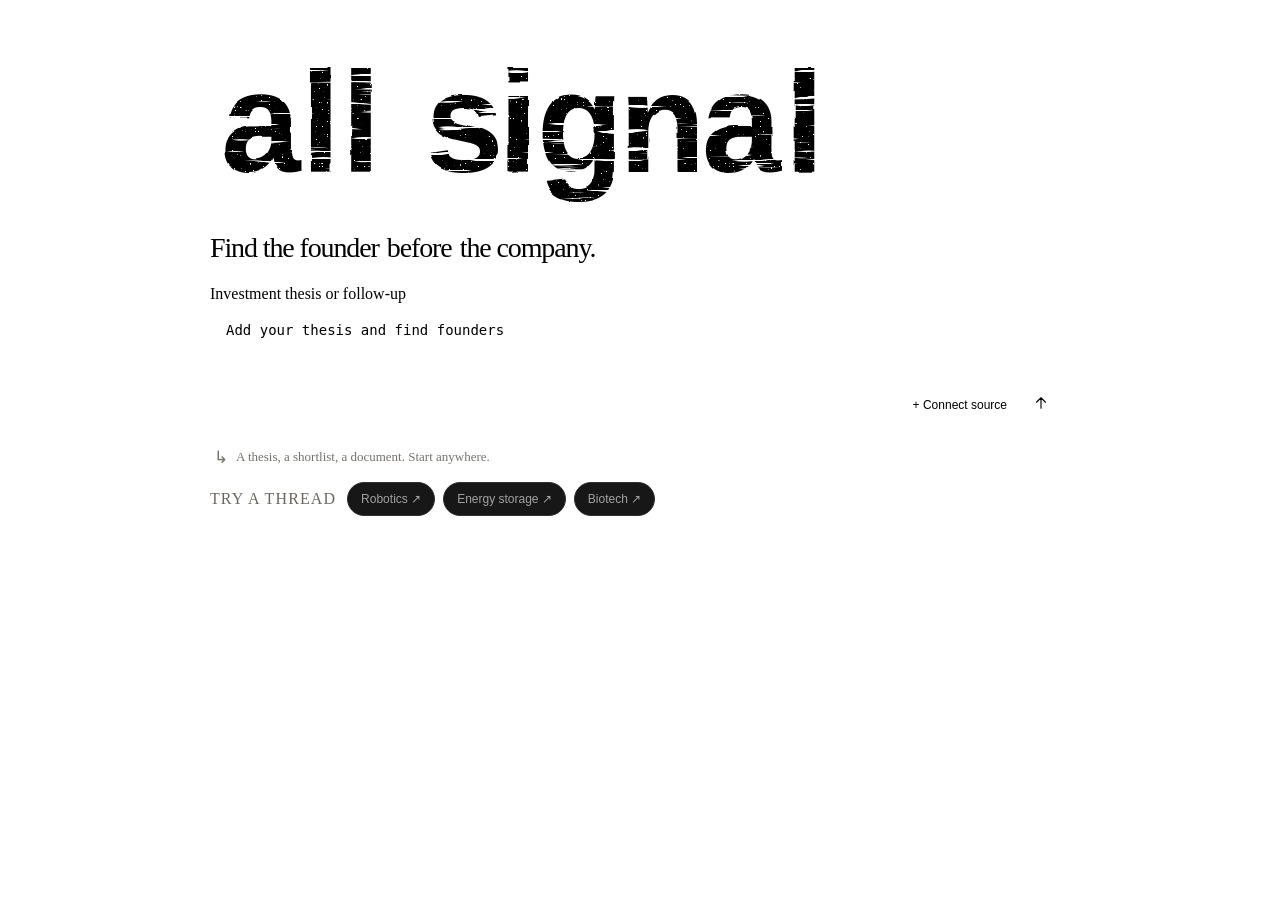
==== public/index.html @ c20ae0b8 "Revert PR #1's results redesign: back to folder tabs + open card Keeps the new landing page and load" ====
<!doctype html>
<html lang="en">
<head>
<meta charset="utf-8">
<meta name="viewport" content="width=device-width, initial-scale=1">
<title>Labscout · Student spinout watchlist</title>
<link rel="preload" href="/fonts/inter-tight-700-normal.woff2" as="font" type="font/woff2" crossorigin>
<link rel="stylesheet" href="/assets/labscout.css">
<style>
  .page { padding-bottom: 0; }
  .chat { max-width: 860px; margin: 0 auto; }
  .hero { padding: 18px 0 20px; }
  .hero .ink-title { margin: 0 0 10px; width: 100%; max-width: 640px; }
  .hero .ink-title svg { display: block; width: 100%; height: auto; overflow: visible; }
  .hero .ink-title text { fill: var(--ink); font-family: "Arial Black", "Helvetica Neue", Helvetica, Arial, sans-serif; font-weight: 900; }
  .hero .ink-title .ground { fill: none; stroke: var(--ink); stroke-width: 1.3; stroke-linecap: round; }
  .hero .lead { margin: 2px 0 0; max-width: 18em; font-family: "Iowan Old Style", Baskerville, "Palatino Linotype", Georgia, serif; font-size: clamp(22px, 2.4vw, 28px); letter-spacing: -.04em; line-height: 1.2; color: var(--ink); }
  .hero .lead em { font-style: normal; background: var(--hi); padding: 0 .08em; }
  body.has-thread .hero, body.has-thread .starters { display: none; }
  .starters { display: flex; flex-wrap: wrap; align-items: center; gap: 8px; margin-top: 14px; }
  .starters > span { font: 500 9px/1 var(--mono); letter-spacing: 1.1px; color: #6a685f; margin-right: 3px; }

  .thread { display: flex; flex-direction: column; gap: 32px; }
  body.has-thread .thread { padding: 4px 0 28px; }
  .msg-u { align-self: flex-end; max-width: 80%; background: var(--ink); color: var(--paper); padding: 11px 16px; border-radius: 14px 14px 4px 14px; white-space: pre-wrap; overflow-wrap: anywhere; }
  .msg-a { min-width: 0; }
  .hdr { font: 500 12.5px/1.4 var(--mono); color: var(--ink-2); margin: 0 0 12px; display: flex; flex-wrap: wrap; gap: 4px 12px; align-items: center; }
  .hdr b { color: var(--ink); }
  .say { margin: 0 0 12px; }
  .err { border: var(--bw) solid var(--bad); background: var(--bad-wash); color: var(--bad); border-radius: var(--r); padding: 14px 16px; display: flex; flex-wrap: wrap; gap: 12px; align-items: center; justify-content: space-between; }

  .filters { display: flex; flex-wrap: wrap; gap: 8px; margin: 0 0 14px; }
  .filters .chip svg { width: 12px; height: 12px; }
  .market { display: flex; gap: 10px; overflow-x: auto; margin: 0 0 18px; padding-bottom: 4px; scroll-snap-type: x mandatory; }
  .market .lbl { flex: none; align-self: center; }
  .market a { flex: 0 0 auto; max-width: 300px; scroll-snap-align: start; border: var(--bw) solid var(--ink); border-radius: 4px; padding: 8px 10px; font: 400 12px/1.35 var(--mono); text-decoration: none; background: var(--sheet); display: grid; gap: 3px; }
  .market a:hover { background: var(--hi); }
  .market a span { color: var(--ink-3); }

  /* index-card stack */
  .stack { position: relative; outline: none; }
  .srow { position: relative; height: 58px; margin-top: -29px; margin-inline: calc(var(--d) * 6px); }
  .srow:first-child { margin-top: 0; }
  .srow .edge { position: absolute; inset: 29px 0 -29px 0; border: var(--bw) solid var(--ink); border-bottom: 0; border-radius: 10px 10px 0 0; background: var(--sheet); }
  .srow .ftab { position: absolute; top: 0; left: calc(var(--x) * (100% - 236px)); width: 236px; z-index: 1; height: 31px; }
  .srow .ftab .nm { overflow: hidden; text-overflow: ellipsis; white-space: nowrap; }
  .open { position: relative; background: var(--sheet); border: var(--bw) solid var(--ink); border-top: 0; border-radius: 0 0 var(--r-lg) var(--r-lg); padding: 22px 32px 28px; display: grid; gap: 20px; z-index: 2; }
  .open-head { display: flex; flex-wrap: wrap; align-items: center; gap: 10px 14px; }
  .open-head .name-xl { margin-right: 4px; }
  .panel-dark { display: grid; grid-template-columns: minmax(0, 1fr) minmax(0, 1.25fr); gap: 24px; }
  .panel-dark .score-xl { margin-top: 18px; display: flex; align-items: flex-end; font-size: clamp(88px, 11vw, 148px); }
  .panel-dark .score-xl small { margin-bottom: 12px; }
  .mom { display: grid; gap: 10px; align-content: end; }
  .mom svg { width: 100%; height: 110px; }
  .mom .cap { font: 400 13px/1.3 var(--mono); color: var(--on-dark); }
  .mom .btn.hi { width: 100%; margin-top: 18px; }
  .brief { white-space: pre-line; margin: 0; font-size: 16px; max-width: 68ch; text-wrap: pretty; }
  .meter { background: transparent; border-top: 0; border-bottom: 0; border-left: 0; text-align: left; cursor: pointer; color: inherit; font: inherit; }
  .meter:hover { background: var(--paper); }
  .meter.dark:hover { background: var(--dark-2); }
  .meter[aria-pressed="true"] .label { background: var(--hi); color: var(--ink); justify-self: start; padding: 0 4px; margin-left: -4px; }
  .ev { display: grid; gap: 14px; }
  .evgrp { display: grid; grid-template-columns: 150px 1fr; gap: 6px 14px; font-size: 14px; }
  .evgrp ul { list-style: none; margin: 0; padding: 0; display: grid; gap: 5px; }
  .evgrp li { overflow-wrap: anywhere; }
  .src { font: 500 10.5px/1 var(--mono); letter-spacing: .06em; text-transform: uppercase; border: 1px solid var(--ink); border-radius: 3px; padding: 2px 4px; margin-right: 6px; vertical-align: 1px; }
  .tag { color: var(--ink-3); font: 400 12px var(--mono); }
  .ev-empty { color: var(--ink-3); font-size: 14px; }
  .actions { display: flex; flex-wrap: wrap; gap: 10px; align-items: center; padding-top: 16px; border-top: 1px solid var(--hair); }
  .actions .btn { height: 34px; font-size: 11.5px; }
  .why { font: 400 13px/1.5 var(--mono); }
  .why summary { cursor: pointer; display: inline-flex; gap: 8px; align-items: center; }
  .why ul { margin: 8px 0 0; padding-left: 18px; font-family: var(--sans); font-size: 14px; }
  .mail { margin-top: 2px; }
  .mail pre { white-space: pre-wrap; font-size: 13px; }

  .drawer { margin: -44px -24px 0; position: relative; z-index: 0; padding-top: 72px; }
  .after { margin-top: 14px; display: grid; gap: 10px; font: 400 12.5px/1.5 var(--mono); color: var(--ink-2); }
  .integ { display: flex; flex-wrap: wrap; gap: 6px 16px; }
  .integ span { display: inline-flex; align-items: center; gap: 7px; }
  .next { display: flex; flex-wrap: wrap; gap: 8px; }
  .empty { border: var(--bw) dashed var(--ink); border-radius: var(--r); padding: 18px; background: var(--sheet); }
  .load-anim { display: grid; justify-items: center; gap: 12px; width: 100%; padding: 12px 0 4px; text-align: center; }
  .load-anim .eyebrow { margin: 0; font: 500 9px/1 var(--mono); letter-spacing: 1.8px; color: #6a685f; }
  .load-anim h2 { margin: 0; max-width: 16em; min-height: 2.3em; font-family: "Iowan Old Style", Baskerville, "Palatino Linotype", Georgia, serif; font-size: clamp(28px, 4vw, 46px); font-weight: 400; letter-spacing: -.035em; line-height: 1.15; }
  .load-anim .dots { display: flex; gap: 7px; min-height: 4px; }
  .load-anim .dots span { width: 4px; height: 4px; border-radius: 50%; background: #b4b3aa; }
  .load-anim .dots .active { background: var(--ink); }
  .load-anim picture { display: block; width: min(100%, 760px, calc((100svh - 340px) * 1.2)); margin-inline: auto; }
  .load-anim img { display: block; width: 100%; height: auto; aspect-ratio: 6 / 5; object-fit: contain; }
  .load-anim .detail { margin: 0; min-height: 1.2em; font: 400 12px/1.4 var(--mono); color: var(--ink-2); }
  .load-anim .detail:empty { display: none; }
  body.is-loading .msg-u { display: none; }
  body.is-loading .thread { min-height: calc(100svh - 128px); }
  body.is-loading .msg-a { width: 100%; margin-top: auto; margin-bottom: auto; }

  .dock { padding: 0 0 28px; }
  body.has-thread .dock { position: sticky; bottom: 0; z-index: 10; background: var(--paper); padding: 12px 0 16px; border-top: var(--bw) solid var(--ink); }
  body.is-loading .dock { display: none; }
  .composer { display: block; position: relative; padding: 0; background: var(--sheet); border: var(--bw) solid var(--ink); border-radius: var(--r-lg); box-shadow: var(--lift); }
  .composer:focus-within { box-shadow: var(--lift), 0 0 0 4px var(--hi); }
  .composer textarea { display: block; width: 100%; box-sizing: border-box; border: 0; background: transparent; resize: none; outline: none; color: var(--ink); font-size: 14px; line-height: 1.6; padding: 16px 16px 12px; max-height: 200px; min-height: 60px; }
  .composer textarea:focus-visible { outline: none; box-shadow: none; }
  body.has-thread .composer textarea { min-height: 44px; font-size: 14px; }
  .composer textarea::placeholder { color: var(--ink-3); }
  .composer-bar { display: flex; justify-content: space-between; align-items: center; gap: 8px; padding: 12px; }
  .composer-right { display: flex; align-items: center; gap: 8px; }
  .clip, .connect, .send { cursor: pointer; }
  .clip { width: 34px; height: 34px; padding: 8px; border: 0; border-radius: 8px; background: transparent; color: var(--ink); display: flex; align-items: center; justify-content: center; }
  .clip:hover { background: var(--paper); }
  .clip svg { width: 18px; height: 18px; }
  .connect { display: inline-flex; align-items: center; gap: 5px; border: 1px dashed var(--ink); border-radius: 8px; background: transparent; color: var(--ink-2); font-size: 12px; padding: 7px 9px; }
  .connect:hover { background: var(--paper); color: var(--ink); }
  .send { width: 34px; height: 34px; padding: 7px; border: var(--bw) solid var(--ink); border-radius: 8px; background: transparent; color: var(--ink-3); display: flex; align-items: center; justify-content: center; }
  .send:disabled { opacity: 1; background: transparent; color: var(--ink-3); cursor: default; }
  .send:not(:disabled) { background: var(--ink); color: var(--sheet); }
  .send:not(:disabled):hover { background: var(--dark-2); }
  .source-picker { position: absolute; z-index: 10; right: 12px; top: calc(100% + 8px); width: 280px; background: var(--sheet); border: var(--bw) solid var(--ink); border-radius: var(--r-lg); box-shadow: var(--lift); color: var(--ink); padding: 8px; }
  .source-picker[hidden] { display: none; }
  .picker-title { font-family: var(--mono); font-size: 9px; letter-spacing: 1px; color: var(--ink-3); padding: 7px 8px 10px; }
  .source-picker button { width: 100%; text-align: left; display: flex; flex-direction: column; gap: 4px; background: none; border: 0; border-top: var(--bw) solid var(--hair); padding: 12px 8px; color: var(--ink); font-size: 13px; cursor: pointer; }
  .source-picker button:hover { background: var(--paper); }
  .source-picker small { font-size: 10px; color: var(--ink-3); }
  .notice { font-size: 12px; line-height: 1.5; padding: 10px 12px; background: #f2ed7670; border-left: 2px solid #76703b; margin: 12px 0 0; }
  .notice[hidden] { display: none; }
  .send svg { width: 18px; height: 18px; }
  .scope { display: flex; align-items: center; gap: 8px; margin: 13px 4px 0; font-size: 13px; color: #747269; }
  .scope-mark { font-size: 17px; }
  .scope button { margin-left: auto; background: none; border: 0; padding: 0; color: var(--ink); font: inherit; cursor: pointer; display: inline-flex; gap: 6px; align-items: center; text-decoration: underline; text-underline-offset: 3px; }
  .scope button[hidden] { display: none; }
  .starters .chip { height: auto; border: 1px solid #303030; background: #171717; color: #a3a3a3; padding: 9px 13px; font-size: 12px; border-radius: 999px; gap: 10px; }
  .starters .chip span { color: #a3a3a3; }
  .starters .chip:hover { background: #262626; border-color: #525252; color: #fff; }
  body.has-thread .ls-foot { display: none; }
  .follow-hint { display: none; }
  body.has-thread:not(.is-loading) .connect,
  body.has-thread:not(.is-loading) .source-picker,
  body.has-thread:not(.is-loading) .scope-mark,
  body.has-thread:not(.is-loading) .scope-copy { display: none; }
  body.has-thread:not(.is-loading) .follow-hint { display: inline; }
  body.has-thread:not(.is-loading) .composer { display: flex; align-items: flex-end; gap: 10px; padding: 10px 10px 10px 18px; }
  body.has-thread:not(.is-loading) .composer-bar,
  body.has-thread:not(.is-loading) .composer-right { display: contents; }
  body.has-thread:not(.is-loading) .composer textarea { flex: 1; width: auto; min-height: 40px; font-size: 16px; line-height: 1.5; padding: 8px 0; }
  body.has-thread:not(.is-loading) .clip,
  body.has-thread:not(.is-loading) .send { width: 44px; height: 44px; padding: 0; border-radius: var(--r); flex: none; }
  body.has-thread:not(.is-loading) .clip { border: var(--bw) solid var(--ink); background: transparent; }
  body.has-thread:not(.is-loading) .send,
  body.has-thread:not(.is-loading) .send:disabled,
  body.has-thread:not(.is-loading) .send:not(:disabled) { background: var(--ink); color: var(--paper); border-color: var(--ink); }
  body.has-thread:not(.is-loading) .scope { font: 400 11.5px/1.3 var(--mono); color: var(--ink-3); margin: 8px 4px 0; }
  .ico-go { display: none; }
  body.has-thread:not(.is-loading) .ico-up { display: none; }
  body.has-thread:not(.is-loading) .ico-go { display: block; }

  @media (max-width: 720px) {
    .open { padding: 18px 16px 22px; }
    .panel-dark { grid-template-columns: 1fr; padding: 22px 20px; gap: 12px; }
    .panel-dark .score-xl { font-size: 104px; }
    .srow .ftab { width: 196px; left: calc(var(--x) * (100% - 196px)); gap: 10px; padding: 0 10px; }
    .srow { margin-inline: calc(var(--d) * 3px); }
    .evgrp { grid-template-columns: 1fr; gap: 4px; }
    .drawer { margin: 0 -16px; }
    .msg-u { max-width: 92%; }
    .starters .chip { white-space: normal; min-height: 32px; line-height: 1.3; text-align: left; }
    .market a { max-width: 240px; }
  }
  .composer .attach { display: flex; padding: 0 16px 4px; }
  .composer .attach[hidden] { display: none; }
  .composer.drag { background: var(--sheet); box-shadow: var(--lift), 0 0 0 4px var(--hi); }
  .file-chip { display: inline-flex; align-items: center; gap: 10px; max-width: 100%; height: 34px; padding: 0 6px 0 10px; border: var(--bw) solid var(--ink); border-radius: 6px; background: var(--hi); font: 500 12.5px/1 var(--mono); }
  .file-chip span { overflow: hidden; text-overflow: ellipsis; white-space: nowrap; }
  .file-chip .meta { color: var(--ink-2); font-weight: 400; }
  .file-chip button { width: 24px; height: 24px; display: grid; place-items: center; border: 0; background: transparent; cursor: pointer; border-radius: 4px; }
  .file-chip button:hover { background: rgba(17,17,17,.1); }
  .msg-u .file-chip { margin-bottom: 8px; }
  .thesis-card { border: var(--bw) solid var(--ink); border-radius: var(--r); background: var(--sheet); padding: 16px 18px; display: grid; gap: 10px; margin-bottom: 14px; }
  .thesis-card h3 { font: 700 20px/1.15 var(--serif); letter-spacing: -.03em; margin: 0; }
  .thesis-card .q { font: 500 13px/1.4 var(--mono); }
  .thesis-card .crit { display: flex; flex-wrap: wrap; gap: 6px; }
  .fit { border: var(--bw) solid var(--ink); border-radius: var(--r); background: var(--sheet); padding: 12px 14px; display: grid; gap: 8px; }
  .fit ul { list-style: none; margin: 0; padding: 0; display: grid; gap: 6px; }
  .fit li { display: grid; grid-template-columns: 56px 1fr; gap: 10px; align-items: start; font-size: 14px; line-height: 1.4; }
  .fit li b { font-weight: 600; margin-right: 6px; }
  .fit .v { font: 600 11px/20px var(--mono); text-transform: uppercase; letter-spacing: .08em; text-align: center; border: var(--bw) solid var(--ink); border-radius: 4px; }
  .fit .v-yes { background: var(--ink); color: var(--sheet); }
  .fit .v-no { color: var(--ink-3); border-color: var(--ink-3); }
  .since { display: flex; flex-wrap: wrap; gap: 10px; align-items: baseline; margin: 0 0 10px; font: 400 13px/1.5 var(--mono); }
  .since .label { background: var(--hi); padding: 2px 6px; border-radius: 4px; }
  .replay { font: 400 11px/1 var(--mono); text-transform: uppercase; letter-spacing: .1em; color: var(--ink-3); border: var(--bw) solid var(--ink-3); border-radius: 4px; padding: 3px 6px; }
</style>
</head>
<body>
<div id="ls-top"></div>
<main class="page">
  <div class="wrap">
    <div class="chat">
      <section class="hero" id="hero">
        <h1 class="ink-title" aria-label="all signal">
          <svg viewBox="-10 -18 570 174" aria-hidden="true">
            <defs>
              <filter id="ink-title" x="-8%" y="-12%" width="116%" height="124%">
                <feTurbulence type="fractalNoise" baseFrequency="0.045" numOctaves="3" seed="11" result="edge" />
                <feDisplacementMap in="SourceGraphic" in2="edge" scale="3" xChannelSelector="R" yChannelSelector="G" result="rough" />
                <feTurbulence type="fractalNoise" baseFrequency="0.018 0.32" numOctaves="2" seed="4" result="streak" />
                <feColorMatrix in="streak" type="matrix" values="0 0 0 0 0  0 0 0 0 0  0 0 0 0 0  0 0 0 -16 5.6" result="streakA" />
                <feTurbulence type="fractalNoise" baseFrequency="0.7" numOctaves="1" seed="9" result="speck" />
                <feColorMatrix in="speck" type="matrix" values="0 0 0 0 0  0 0 0 0 0  0 0 0 0 0  0 0 0 -24 7.0" result="speckA" />
                <feComposite in="streakA" in2="speckA" operator="arithmetic" k1="0" k2="1" k3="1" k4="0" result="holes" />
                <feComposite in="rough" in2="holes" operator="out" />
              </filter>
            </defs>
            <text x="0" y="112" font-size="127" font-weight="900" filter="url(#ink-title)">a</text>
            <text x="71" y="112" font-size="127" font-weight="900" filter="url(#ink-title)">l</text>
            <text x="107" y="112" font-size="127" font-weight="900" filter="url(#ink-title)">l</text>
            <text x="181" y="112" font-size="127" font-weight="900" filter="url(#ink-title)">s</text>
            <text x="247" y="112" font-size="127" font-weight="900" filter="url(#ink-title)">i</text>
            <text x="281" y="112" font-size="127" font-weight="900" filter="url(#ink-title)">g</text>
            <text x="354" y="112" font-size="127" font-weight="900" filter="url(#ink-title)">n</text>
            <text x="428" y="112" font-size="127" font-weight="900" filter="url(#ink-title)">a</text>
            <text x="502" y="112" font-size="127" font-weight="900" filter="url(#ink-title)">l</text>
            <path d="M0 133C105 130 203 137 310 133S461 132 542 134" class="ground" />
          </svg>
        </h1>
        <p class="lead">Find the founder <em>before</em> the company.</p>
      </section>

      <div class="thread" id="thread" aria-live="polite"></div>

      <div class="dock">
        <form class="composer" id="f">
          <label class="sr" for="q">Investment thesis or follow-up</label>
          <textarea id="q" rows="2" autocomplete="off" placeholder="Add your thesis and find founders"></textarea>
          <div class="attach" id="attach" hidden></div>
          <div class="composer-bar">
            <button class="clip" id="clip" type="button" aria-label="Attach thesis file (PDF, TXT, MD)" title="Attach thesis (PDF, TXT, MD)"></button>
            <div class="composer-right">
              <button class="connect" id="connect" type="button">+ Connect source</button>
              <button class="send" id="go" type="submit" aria-label="Send" disabled><span class="ico-up" aria-hidden="true"><svg viewBox="0 0 24 24" width="18" height="18" fill="none" stroke="currentColor" stroke-width="1.5" stroke-linecap="round" stroke-linejoin="round"><path d="M12 19V5m-6 6 6-6 6 6"/></svg></span><span class="ico-go" aria-hidden="true"><svg viewBox="0 0 24 24" width="18" height="18" fill="none" stroke="currentColor" stroke-width="1.5" stroke-linecap="round" stroke-linejoin="round"><path d="M4 12h15M13 6l6 6-6 6"/></svg></span></button>
            </div>
          </div>
          <input type="file" id="file" accept=".pdf,.txt,.md,application/pdf,text/plain,text/markdown" hidden>
          <div class="source-picker" id="source-picker" hidden>
            <div class="picker-title">BRING YOUR OWN CONTEXT</div>
            <button type="button" data-source="drive"><span>Google Drive</span><small>Folder / data room · unavailable</small></button>
            <button type="button" data-source="export"><span>PitchBook export</span><small>Select a local file · preview</small></button>
            <button type="button" data-source="account"><span>PitchBook account</span><small>Connection unavailable</small></button>
          </div>
        </form>
        <p class="notice" id="source-notice" hidden></p>
        <div class="scope"><span class="scope-mark" aria-hidden="true">↳</span><span class="scope-copy">A thesis, a shortlist, a document. Start anywhere.</span><span class="follow-hint">Enter to send · Shift+Enter new line</span><button type="button" id="reset" hidden></button></div>
        <div class="starters" id="starters">
          <span>TRY A THREAD</span>
          <button type="button" class="chip" data-q="Find emerging teams in robotics.">Robotics <span>↗</span></button>
          <button type="button" class="chip" data-q="Find researchers commercializing breakthroughs in energy storage.">Energy storage <span>↗</span></button>
          <button type="button" class="chip" data-q="Who is moving from research to deployment in biotech?">Biotech <span>↗</span></button>
        </div>
      </div>
    </div>
  </div>
</main>
<div id="ls-foot"></div>
<script src="/assets/shell.js"></script>
<script src="/assets/search-watch.js"></script>
<script src="/assets/ranked.js"></script>
<script>
(function () {
  "use strict";
  var $ = function (id) { return document.getElementById(id); };
  var esc = LS.esc, safeUrl = LS.safeUrl, icon = LS.icon;
  var form = $("f"), input = $("q"), btn = $("go"), thread = $("thread"), resetBtn = $("reset"), starters = $("starters");
  resetBtn.innerHTML = icon("refresh", 12) + "New thesis";

  var NOW_Y = new Date().getFullYear();
  var SRC = { github: "GitHub", arxiv: "arXiv", semanticscholar: "Semantic Scholar", nsf: "NSF", nih: "NIH", patentsview: "USPTO", sbir: "SBIR", huggingface: "Hugging Face", papercode: "Paper code", packages: "PyPI/npm", zenodo: "Zenodo", crossref: "Crossref", orcid: "ORCID", europepmc: "Europe PMC", cordis: "CORDIS", wikidata: "Wikidata", dissertations: "Thesis", nycorp: "NY DOS", edgar: "SEC", usaspending: "USAspending", clinicaltrials: "ClinicalTrials", yc: "YC", bluesky: "Bluesky", hackernews: "HN" };
  var STAGES = { 1: "Research quality", 2: "Builder", 3: "Commercial pull", 4: "Spinout intent", 5: "Traction", 6: "Track record" };
  var SCHOOLS = ["All", "Columbia", "NYU", "Cornell", "Cornell Tech"];
  var WINDOWS = ["2024–26", "2025–26", "2026"];
  var SORTS = ["Score", "Citations", "Papers"];
  var STATUS = ["All", "Current"];
  var BUILD = ["Any", "GitHub"];
  var XS = [1, .48, .1, .88, .34, .76, .04, .6, .22, .94, .4, .7];
  var MOCK_PARAM = location.search.indexOf("mock=1") !== -1;
  var DEMO_PARAM = /[?&]demo=1\b/.test(location.search);

  var replies = [];   // {data, q, st, sel, meter, mail, el, ms}
  var lastQ = "";
  var busy = false;

  /* ---------- mock (no network) ---------- */
  function mk(id, name, inst, cur, score, works, wc, cites, sig, brief, extra) {
    var c = { authorId: "https://openalex.org/A50000000" + id, name: name, orcid: cur ? "https://orcid.org/0000-0002-1825-00" + id : null, institutions: [inst],
      works: works.map(function (w, i) { return { id: "https://openalex.org/W" + id + i, title: w[0], year: w[1], venue: w[2], url: "https://openalex.org/W" + id + i, citedBy: w[3] || 0, position: w[4] || "first" }; }),
      worksCount: wc, citedByCount: cites, firstPubYear: 2021, isCurrentStudent: cur, score: score,
      education: cur ? [{ institution: inst === "NYU" ? "New York University" : inst + " University", degree: "PhD", startYear: 2022, endYear: null }] : [],
      signals: sig, brief: brief, reasons: [] };
    for (var k in extra || {}) c[k] = extra[k];
    return c;
  }
  var MOCK = {
    query: "students working on protein design with diffusion models", keywords: "protein design diffusion models", totalWorks: 87, tookMs: 12400,
    candidates: [
      mk("17", "Maya Lindqvist", "Columbia", true, 92,
        [["Equivariant Diffusion for De Novo Binder Design", 2026, "NeurIPS", 41], ["Scoring Designed Proteins with LM Likelihoods", 2025, "bioRxiv", 12], ["Generative Backbones at Scale", 2024, "ICML", 7, "middle"], ["Motif Scaffolding with Flow Matching", 2026, "ICLR", 5]],
        11, 214,
        [{ source: "github", stage: 2, kind: "repo", label: "mlindqvist/binder-diffusion · 1.2k stars", url: "https://github.com/", date: "2026-09-12", weight: 8 },
         { source: "arxiv", stage: 1, kind: "velocity", label: "3 arXiv preprints in 12 months", url: "https://arxiv.org/", date: null, weight: 4 },
         { source: "nsf", stage: 4, kind: "icorps", label: "NSF I-Corps team lead (2026)", url: "https://www.nsf.gov/", date: "2026-03-01", weight: 8 },
         { source: "patentsview", stage: 4, kind: "patent", label: "US patent application: diffusion binder scoring", url: "https://patents.google.com/", date: "2026-05-01", weight: 6 }],
        "First author on 3 of 4 recent diffusion protein-design papers, incl. a NeurIPS 2026 spotlight.\nColumbia PhD since 2022 (ORCID), still enrolled.\nLeads an NSF I-Corps team; 1.2k-star open-source binder toolkit.",
        { reasons: ["First author on 3 on-thesis papers", "ORCID: enrolled PhD", "NSF I-Corps + patent filing", "1.2k-star GitHub repo"], recentWorksCount: 3,
          mentions: [{ title: "Columbia lab spins up binder-design startup", url: "https://akta.pro/", publisher: "akta.pro", publishedDate: "2026-09-20", sentiment: "positive" }] }),
      mk("15", "Rohan Iyer", "NYU", true, 81,
        [["Conditional Diffusion over Sequence and Structure", 2026, "ICLR", 19], ["Fast Inverse Folding", 2025, "bioRxiv", 6]], 6, 88,
        [{ source: "github", stage: 2, kind: "repo", label: "riyer/seqstruct · 640 stars", url: "https://github.com/", date: "2026-08-01", weight: 6 },
         { source: "sbir", stage: 4, kind: "sbir_award", label: "SBIR Phase I co-PI (2026)", url: "https://www.sbir.gov/", date: "2026-02-01", weight: 10 }],
        "First author on an ICLR 2026 joint sequence-structure diffusion paper.\nNYU PhD candidate, enrolled per ORCID.\nCo-PI on a 2026 SBIR Phase I award.", { reasons: ["ICLR first author", "SBIR co-PI"], recentWorksCount: 2 }),
      mk("14", "Dana Feld", "Cornell Tech", true, 70,
        [["Diffusion Priors for Enzyme Active Sites", 2025, "NeurIPS", 22], ["Protein Docking with Score Models", 2024, "ICML", 14]], 5, 120,
        [{ source: "semanticscholar", stage: 1, kind: "citation_velocity", label: "Citation velocity top 5% in field", url: "https://www.semanticscholar.org/", date: null, weight: 5 }],
        "First author on an enzyme-design diffusion paper (NeurIPS 2025).\nCornell Tech PhD, enrolled.\nCitations growing fast: 120 since 2023.", { reasons: ["High citation velocity", "On-thesis first author"], recentWorksCount: 1 }),
      mk("11", "Kenji Tanaka", "Columbia", null, 61,
        [["Benchmarking Generative Protein Models", 2025, "bioRxiv", 8, "middle"]], 4, 38,
        [{ source: "github", stage: 2, kind: "repo", label: "ktanaka/protbench · 210 stars", url: "https://github.com/", date: "2026-06-01", weight: 4 }],
        "Co-author on a protein-generation benchmark (2025).\nFirst publication in 2023, consistent with a student.\nNo ORCID, so enrollment is unverified.", { reasons: ["Benchmark co-author", "Active GitHub"] }),
      mk("09", "Sofia Moreno", "NYU", true, 55,
        [["Latent Diffusion for Antibody CDR Loops", 2024, "MLSB", 5]], 3, 21,
        [{ source: "arxiv", stage: 1, kind: "preprint", label: "arXiv preprint: CDR loop diffusion", url: "https://arxiv.org/", date: "2026-04-01", weight: 3 }],
        "First author on antibody CDR-loop diffusion (MLSB 2024).\nNYU master's student, enrolled per ORCID.\nEarly profile: 3 papers, 21 citations.", { reasons: ["Antibody focus", "Enrolled"] }),
      mk("06", "James Hartley", "Cornell", false, 47,
        [["Physics-Informed Protein Diffusion", 2024, "ICML", 30, "last"]], 9, 310, [],
        "Senior author on a physics-informed diffusion paper (ICML 2024).\nGraduated 2025 per ORCID; now a postdoc.\nStrong record: 310 citations.", { reasons: ["Senior author", "Not currently enrolled"] }),
      mk("03", "Ada Okafor", "Columbia", null, 36,
        [["Diffusion Sampling Tricks for Proteins", 2025, "workshop", 2]], 2, 4, [],
        "First author on a 2025 workshop paper on diffusion sampling.\nFirst publication in 2025.\nEnrollment unverified.", { reasons: ["Early-stage researcher"] })
    ],
    market: [
      { title: "Generative protein design startups raised $1.1B in 2026", url: "https://akta.pro/", publisher: "akta.pro", publishedDate: "2026-10-02", sentiment: "positive" },
      { title: "Big pharma signs three AI-binder licensing deals", url: "https://akta.pro/", publisher: "akta.pro", publishedDate: "2026-09-18", sentiment: "positive" },
      { title: "FDA clears first de novo designed protein for trials", url: "https://akta.pro/", publisher: "akta.pro", publishedDate: "2026-08-30", sentiment: "neutral" }
    ],
    roundtable: { path: "labscout/protein-design-diffusion-models.md", version: 3 },
    integrations: { nicrron: true, prism: true, akta: true, roundtable: true }
  };
  MOCK.criteria = ["First-author on-thesis research", "Open-source builder", "Commercial or spinout intent"];
  MOCK.changes = { prevAt: "2026-10-24T14:10:00Z", added: ["Dana Feld"], dropped: ["Lee Park"], kept: 6 };
  MOCK.candidates[0].fit = [
    { criterion: MOCK.criteria[0], verdict: "yes", evidence: "First author on 3 of 4 diffusion protein papers, incl. NeurIPS 2026." },
    { criterion: MOCK.criteria[1], verdict: "yes", evidence: "mlindqvist/binder-diffusion has 1.2k GitHub stars." },
    { criterion: MOCK.criteria[2], verdict: "yes", evidence: "NSF I-Corps team lead and a US patent application." }];
  MOCK.candidates[1].fit = [
    { criterion: MOCK.criteria[0], verdict: "yes", evidence: "First author, ICLR 2026 sequence-structure diffusion." },
    { criterion: MOCK.criteria[1], verdict: "partial", evidence: "riyer/seqstruct, 640 stars; single maintainer." },
    { criterion: MOCK.criteria[2], verdict: "yes", evidence: "Co-PI on a 2026 SBIR Phase I award." }];

  /* ---------- helpers ---------- */
  function link(u, text) {
    var s = safeUrl(u);
    return s ? '<a href="' + esc(s) + '" target="_blank" rel="noopener">' + esc(text) + "</a>" : esc(text);
  }
  function pad(n) { return ("00" + n).slice(-3); }
  function short(name) { var p = String(name || "").trim().split(/\s+/); return p.length > 1 ? p[0].charAt(0) + ". " + p[p.length - 1] : p[0] || "?"; }
  function first(name) { return String(name || "").trim().split(/\s+/)[0] || "there"; }
  function sumW(sig) { return sig.reduce(function (a, s) { return a + (+s.weight || 1); }, 0); }
  function instMatch(c, school) {
    var k = school.toLowerCase();
    return (c.institutions || []).some(function (n) {
      var l = n.toLowerCase();
      if (k === "cornell") return l.indexOf("cornell") !== -1 && l.indexOf("tech") === -1;
      if (k === "nyu") return l.indexOf("nyu") !== -1 || l.indexOf("new york university") !== -1;
      return l.indexOf(k) !== -1;
    });
  }
  function defaults() { return { school: "All", status: "All", build: "Any", win: WINDOWS[0], sort: "Score", top: 0 }; }
  function apply(r) {
    var st = r.st, list = (r.data.candidates || []).slice();
    if (st.school !== "All") list = list.filter(function (c) { return instMatch(c, st.school); });
    if (st.status === "Current") list = list.filter(function (c) { return c.isCurrentStudent === true; });
    if (st.build === "GitHub") list = list.filter(function (c) { return (c.signals || []).some(function (s) { return s.source === "github"; }); });
    if (st.win !== WINDOWS[0]) {
      var y0 = +st.win.slice(0, 4);
      list = list.filter(function (c) { return (c.works || []).some(function (w) { return +w.year >= y0; }); });
    }
    var key = st.sort === "Citations" ? "citedByCount" : st.sort === "Papers" ? "worksCount" : "score";
    list.sort(function (a, b) { return (+b[key] || 0) - (+a[key] || 0); });
    if (st.top) list = list.slice(0, st.top);
    return list;
  }
  function maxScore(r) { return Math.max.apply(null, (r.data.candidates || []).map(function (c) { return +c.score || 0; }).concat([1])); }
  function norm(r, c) { return Math.round((+c.score || 0) / maxScore(r) * 100); }

  /* ---------- meters + momentum ---------- */
  function meterData(c) {
    var sig = c.signals || [];
    var by = function (f) { return sig.filter(f); };
    var s1 = by(function (s) { return +s.stage === 1 || +s.stage === 6; }), s2 = by(function (s) { return +s.stage === 2 || s.source === "github"; });
    var s3 = by(function (s) { return +s.stage === 3; }), s4 = by(function (s) { return +s.stage === 4 || +s.stage === 5; });
    var m = c.mentions || [];
    return [
      { label: "01 Research", pts: sumW(s1) + (c.works || []).length * 3, items: s1, works: c.works || [] },
      { label: "02 Builder", pts: sumW(s2), items: s2 },
      { label: "03 Industry pull", pts: sumW(s3) + m.length * 3, items: s3, news: m },
      { label: "04 Spinout intent · ×weight", pts: sumW(s4), items: s4, dark: true }
    ];
  }
  function sqs(pts) { var n = Math.min(5, Math.round(pts / 3)), h = ""; for (var i = 0; i < 5; i++) h += '<i class="sq' + (i < n ? " on" : "") + '"></i>'; return h; }
  function momentum(c) {
    var ys = (c.works || []).map(function (w) { return +w.year; }).filter(Boolean);
    var y0 = Math.min.apply(null, ys.concat([NOW_Y - 3])), y1 = NOW_Y, pts = [], acc = 0;
    for (var y = y0; y <= y1; y++) { acc += ys.filter(function (v) { return v === y; }).length; pts.push(acc); }
    var max = Math.max(1, acc), n = pts.length;
    var poly = pts.map(function (v, i) { return (n === 1 ? 0 : i / (n - 1) * 300).toFixed(1) + "," + (100 - v / max * 88 - 6).toFixed(1); }).join(" ");
    var recent = c.recentWorksCount != null ? +c.recentWorksCount : ys.filter(function (v) { return v >= NOW_Y - 1; }).length;
    var cap = "+" + recent + " paper" + (recent === 1 ? "" : "s") + (c.recentWorksCount != null ? " in 12 months" : " since " + (NOW_Y - 1)) + " · " + (c.worksCount == null ? acc : c.worksCount) + " total";
    return '<svg viewBox="0 0 300 100" preserveAspectRatio="none" role="img" aria-label="Cumulative on-thesis papers ' + y0 + " to " + y1 + '"><polyline points="' + poly + '" fill="none" stroke="currentColor" stroke-width="2" vector-effect="non-scaling-stroke" stroke-linejoin="round"/></svg><div class="cap">' + esc(cap) + "</div>";
  }

  /* ---------- evidence ---------- */
  function sigLi(s) { return '<li><span class="src">' + esc(SRC[s.source] || s.source) + "</span>" + link(s.url, s.label) + (s.date ? ' <span class="tag">' + esc(String(s.date).slice(0, 10)) + "</span>" : "") + "</li>"; }
  function workLi(w) {
    var tags = [(w.position ? w.position + " author" : ""), w.year, w.venue, w.citedBy != null ? w.citedBy + " cites" : ""].filter(function (x) { return x != null && x !== ""; }).join(" · ");
    return "<li>" + link(w.url, w.title) + ' <span class="tag">' + esc(tags) + "</span></li>";
  }
  function newsLi(n) { return "<li>" + link(n.url, n.title) + ' <span class="tag">' + esc([n.publisher, n.publishedDate ? String(n.publishedDate).slice(0, 10) : "", n.sentiment].filter(Boolean).join(" · ")) + "</span></li>"; }
  function grp(label, lis) { return lis.length ? '<div class="evgrp"><span class="label">' + esc(label) + "</span><ul>" + lis.join("") + "</ul></div>" : ""; }
  function evidence(c, meter) {
    var out = "";
    if (meter != null) {
      var m = meterData(c)[meter];
      out = grp("Papers", (m.works || []).slice(0, 5).map(workLi)) + grp("Signals", m.items.map(sigLi)) + grp("Press · akta.pro", (m.news || []).map(newsLi));
      return out || '<p class="ev-empty">No ' + esc(m.label.slice(3).replace(/ ·.*/, "").toLowerCase()) + " evidence found yet.</p>";
    }
    out += grp("Papers", (c.works || []).slice(0, 3).map(workLi));
    var sig = c.signals || [];
    for (var st = 1; st <= 6; st++) out += grp(st + " " + STAGES[st], sig.filter(function (s) { return +s.stage === st; }).map(sigLi));
    out += grp("Press · akta.pro", (c.mentions || []).map(newsLi));
    return out || '<p class="ev-empty">No linked evidence.</p>';
  }

  /* ---------- email / copy ---------- */
  function emailText(c, q) {
    var w = (c.works || [])[0];
    var urls = (c.works || []).map(function (x) { return safeUrl(x.url); }).filter(Boolean).slice(0, 3);
    if (safeUrl(c.orcid)) urls.push(c.orcid);
    return "Subject: Your work on " + (q || "your research") + "\n\nHi " + first(c.name) + ",\n\n" +
      (w ? "I read \u201c" + w.title + "\u201d" + (w.venue ? " (" + w.venue + (w.year ? " " + w.year : "") + ")" : "") + " and wanted to reach out.\n\n" : "I came across your research and wanted to reach out.\n\n") +
      "What stood out:\n" + String(c.brief || "").split("\n").filter(Boolean).map(function (l) { return "- " + l; }).join("\n") +
      "\n\nI back early teams coming out of NYC labs. Open to a 20-minute call next week?\n\nSources: " + urls.join(" ");
  }
  function copyText(c) {
    var urls = (c.works || []).map(function (w) { return w.url; }).filter(Boolean);
    return c.name + " (" + (c.institutions || []).join(", ") + ") \u2014 " + (c.brief || "") + "\nSources: " + urls.join(" ");
  }
  function copy(text, b, label) {
    var lab = b.querySelector("span") || b;
    var done = function () { lab.textContent = "Copied"; setTimeout(function () { lab.textContent = label; }, 1500); };
    if (navigator.clipboard && window.isSecureContext) navigator.clipboard.writeText(text).then(done, function () { fallbackCopy(text); done(); });
    else { fallbackCopy(text); done(); }
  }
  function fallbackCopy(text) {
    var ta = document.createElement("textarea");
    ta.value = text; ta.style.position = "fixed"; ta.style.opacity = "0";
    document.body.appendChild(ta); ta.select();
    try { document.execCommand("copy"); } catch (_) {}
    document.body.removeChild(ta);
  }

  /* ---------- the drawer reply ---------- */
  function chip(act, label, val, on) {
    return '<button type="button" class="chip' + (on ? " on" : "") + '" data-act="' + act + '" aria-pressed="' + (on ? "true" : "false") + '">' + esc(label) + ": " + esc(val) + "</button>";
  }
  function filtersRow(r) {
    var st = r.st;
    var h = chip("school", "School", st.school, st.school !== "All") + chip("status", "Students", st.status, st.status !== "All") +
      chip("build", "Builders", st.build, st.build !== "Any") + chip("win", "Window", st.win, st.win !== WINDOWS[0]) + chip("sort", "Sort", st.sort, st.sort !== "Score");
    if (st.top) h += '<button type="button" class="chip on" data-act="top" aria-label="Remove top ' + st.top + ' limit">Top ' + st.top + " · clear</button>";
    return '<div class="filters" role="group" aria-label="Filters">' + h + "</div>";
  }
  function marketStrip(d) {
    var m = (d.market || []).slice(0, 3);
    if (!m.length) return "";
    return '<div class="market"><span class="label lbl">Market pull</span>' + m.map(function (n) {
      var u = safeUrl(n.url);
      return (u ? '<a href="' + esc(u) + '" target="_blank" rel="noopener">' : '<a>') + esc(n.title) + "<span>" + esc([n.publisher, n.publishedDate ? String(n.publishedDate).slice(0, 10) : ""].filter(Boolean).join(" · ")) + "</span></a>";
    }).join("") + "</div>";
  }
  function fitBlock(c) {
    var f = c.fit || [];
    if (!f.length) return "";
    var yes = f.filter(function (x) { return x.verdict === "yes"; }).length;
    return '<div class="fit"><span class="label">Fit vs your thesis · ' + yes + "/" + f.length + "</span><ul>" + f.map(function (x) {
      return '<li><span class="v v-' + esc(x.verdict) + '">' + esc(x.verdict === "partial" ? "part" : x.verdict) + "</span><span><b>" + esc(x.criterion) + "</b>" + esc(x.evidence) + "</span></li>";
    }).join("") + "</ul></div>";
  }
  function hhmm(iso) { var t = iso ? new Date(iso) : null; return t && !isNaN(t) ? t.toLocaleTimeString("en-US", { hour: "numeric", minute: "2-digit" }) : ""; }
  function replayTag(d) {
    if (!d.replay) return "";
    return '<span class="replay">' + (d.replay.fallback ? "live search failed · " : "") + "snapshot " + esc(hhmm(d.replay.savedAt)) + "</span>";
  }
  function changesLine(d) {
    var ch = d.changes;
    if (!ch) return "";
    var when = ch.prevAt ? new Date(ch.prevAt).toLocaleString("en-US", { month: "short", day: "numeric", hour: "numeric", minute: "2-digit" }) : "last run";
    var body = !ch.added.length && !ch.dropped.length ? "No change · " + ch.kept + " kept"
      : (ch.added.length ? "<b>+" + ch.added.length + " new</b> " + esc(ch.added.map(short).join(", ")) : "") +
        (ch.dropped.length ? (ch.added.length ? " · " : "") + "−" + ch.dropped.length + " dropped" : "") + " · " + ch.kept + " kept";
    return '<p class="since"><span class="label">Since ' + esc(when) + "</span><span>" + body + "</span></p>";
  }
  function exportMemo(r) {
    var w = window.open("", "_blank"); // open synchronously inside the click so popup blockers allow it
    if (!w) return;
    w.document.title = "Labscout memo";
    import("/assets/memo.js").then(function (m) {
      w.document.open(); w.document.write(m.memoHtml(r.data, r.list || apply(r), r.data.criteria || [])); w.document.close();
    }).catch(function () { w.close(); });
  }
  function openCard(r, c, rank) {
    var md = meterData(c);
    var pills = (c.institutions || []).map(function (n) { return '<span class="pill">' + esc(n) + "</span>"; }).join("");
    if (c.isCurrentStudent === true) pills += '<span class="pill ok">' + icon("check", 12) + "Current student</span>";
    else if (c.isCurrentStudent === false) pills += '<span class="pill">Not enrolled</span>';
    else pills += '<span class="pill">Enrollment unverified</span>';
    var why = (c.reasons || []).length ? "<ul>" + c.reasons.map(function (x) { return "<li>" + esc(x) + "</li>"; }).join("") + "</ul>" : "<ul><li>Authorship, recency, enrollment and stage signals.</li></ul>";
    return '<div class="open" id="open-' + r.id + '" role="tabpanel" aria-labelledby="tab-' + r.id + "-" + rank + '">' +
      '<div class="open-head"><h2 class="name-xl">' + esc(c.name) + "</h2>" + pills + "</div>" +
      '<div class="panel-dark"><div><span class="label">Spinout score</span><div class="score-xl" title="Raw Labscout score ' + esc(c.score) + ', normalized to the top student in this result">' + norm(r, c) + "<small>/100</small></div></div>" +
        '<div class="mom">' + momentum(c) + '<button type="button" class="btn hi" data-act="reach">Reach out</button></div></div>' +
      (r.mail === rank ? '<div class="mail"><pre>' + esc(emailText(c, r.data.keywords || r.q)) + '<button type="button" class="copy-btn" data-act="copymail"><span>Copy email</span></button></pre></div>' : "") +
      (c.brief ? '<p class="brief">' + esc(c.brief) + "</p>" : "") +
      fitBlock(c) +
      '<div class="meters">' + md.map(function (m, i) {
        return '<button type="button" class="meter' + (m.dark ? " dark" : "") + '" data-act="meter" data-k="' + i + '" aria-pressed="' + (r.meter === i) + '" title="' + esc(m.pts) + ' signal points · show evidence"><span class="label">' + esc(m.label) + '</span><span class="sqs">' + sqs(m.pts) + "</span></button>";
      }).join("") + "</div>" +
      '<div class="ev">' + evidence(c, r.meter) + "</div>" +
      '<div class="actions"><details class="why"><summary>Why this rank · raw score <b>' + esc(c.score) + "</b></summary>" + why + "</details>" +
        '<span style="margin-left:auto;display:flex;gap:8px;flex-wrap:wrap">' +
        (safeUrl(c.authorId) ? '<a class="btn ghost" href="' + esc(c.authorId) + '" target="_blank" rel="noopener">OpenAlex' + icon("ext", 14) + "</a>" : "") +
        (safeUrl(c.orcid) ? '<a class="btn ghost" href="' + esc(c.orcid) + '" target="_blank" rel="noopener">ORCID' + icon("ext", 14) + "</a>" : "") +
        '<button type="button" class="btn ghost" data-act="copybrief">' + icon("copy", 14) + "<span>Copy brief</span></button></span></div>" +
    "</div>";
  }
  function renderDrawer(r) {
    var d = r.data, list = apply(r);
    r.list = list;
    if (r.sel >= list.length) r.sel = 0;
    var total = (d.candidates || []).length;
    var hdr = '<p class="hdr"><span><b>' + esc(d.totalWorks == null ? 0 : d.totalWorks) + "</b> papers → <b>" + total + "</b> students" + (r.ms ? " · " + (r.ms / 1000).toFixed(1) + " s" : "") + "</span>" +
      (list.length !== total ? "<span>showing " + list.length + "</span>" : "") + "<span>“" + esc(d.keywords || r.q) + "”</span>" + replayTag(d) + "</p>";
    var html = hdr + changesLine(d) + filtersRow(r) + marketStrip(d);
    if (!list.length) {
      html += '<div class="empty">No students match these filters. Clear a filter above or try a broader thesis.</div>';
    } else {
      // back of the stack = lowest rank; front (bottom) = rank 1
      var rows = "", n = list.length;
      for (var k = n - 1; k >= 0; k--) {
        var c = list[k], depth = k, sel = k === r.sel;
        rows += '<div class="srow" style="--d:' + depth + ";--x:" + XS[depth % XS.length] + '"><span class="edge"></span>' +
          '<button type="button" class="ftab settle" style="--i:' + (n - 1 - k) + '" role="tab" id="tab-' + r.id + "-" + k + '" data-k="' + k + '" aria-selected="' + sel + '" aria-controls="open-' + r.id + '" tabindex="' + (sel ? 0 : -1) + '" title="Rank ' + (k + 1) + ": " + esc(c.name) + ", raw score " + esc(c.score) + '">' +
          '<span class="id">' + pad(k + 1) + '</span><span class="nm">' + esc(short(c.name)) + "</span><b>" + norm(r, c) + "</b></button></div>";
      }
      html += '<div class="stack" role="tablist" aria-label="Ranked students">' + rows + "</div>" + openCard(r, list[r.sel], r.sel);
    }
    html += '<div class="drawer"><span class="tag-hi">student watchlist · ' + esc(d.keywords || r.q) + '</span><span class="handle" aria-hidden="true"></span></div>';
    var after = [];
    if (d.roundtable) after.push("<div>Saved to Roundtable · <code>" + esc(d.roundtable.path) + "</code>" + (d.roundtable.version ? " · v" + esc(d.roundtable.version) : "") + "</div>");
    var ig = d.integrations || {};
    after.push('<div class="integ">' + [["Nicrron", ig.nicrron], ["PRISM", ig.prism], ["akta.pro", ig.akta], ["Roundtable", ig.roundtable]].map(function (x) {
      return '<span><i class="dot' + (x[1] ? " ok" : "") + '"></i>' + x[0] + (x[1] ? "" : " off") + "</span>";
    }).join("") + "</div>");
    after.push('<div><button type="button" class="btn ghost" data-act="memo">' + icon("paper", 14) + "<span>Export partner memo</span></button></div>");
    var sugg = ["Only current students", "Only Columbia", "Top 3", "With GitHub", "More like #1", "Email #1"];
    after.push('<div class="next">' + sugg.map(function (s) { return '<button type="button" class="chip" data-say="' + esc(s) + '">' + esc(s) + "</button>"; }).join("") + "</div>");
    html += '<div class="after">' + after.join("") + "</div>";
    r.el.innerHTML = html;
  }

  /* ---------- thread ---------- */
  function addUser(text) { var el = document.createElement("div"); el.className = "msg-u settle"; el.textContent = text; thread.appendChild(el); return el; }
  function addAssistant() { var el = document.createElement("div"); el.className = "msg-a"; thread.appendChild(el); return el; }
  function scrollToEl(el) {
    var y = el.getBoundingClientRect().top + window.scrollY - 80;
    window.scrollTo({ top: y, behavior: matchMedia("(prefers-reduced-motion: reduce)").matches ? "auto" : "smooth" });
  }
  function folderLoad(el, label) {
    var state = { phase: label || "Starting the search", phaseId: "start", phaseIndex: 0, phaseTotal: label ? 1 : 0, looking: [] };
    el.innerHTML = '<div class="load-anim" aria-busy="true"><p class="eyebrow">GOOD THINGS ARE CONNECTING</p><h2 class="load-check"></h2><div class="dots" aria-hidden="true"></div>' +
      '<picture><source media="(prefers-reduced-motion: reduce)" srcset="/loading-cabinet-clear.png" type="image/png">' +
      '<img src="/loading-cabinet-clear.gif" width="600" height="500" alt="Filing cabinet riffling through the sources this search is checking." decoding="async"></picture>' +
      '<p class="detail"></p></div>';
    var heading = el.querySelector(".load-check");
    var detail = el.querySelector(".detail");
    var dots = el.querySelector(".dots");
    function paint() {
      heading.textContent = SearchWatch.watchHeading(state);
      detail.textContent = SearchWatch.watchDetail(state);
      var marks = "";
      for (var i = 0; i < state.phaseTotal; i++) marks += "<span" + (i === state.phaseIndex ? ' class="active"' : "") + "></span>";
      if (dots.innerHTML !== marks) dots.innerHTML = marks;
    }
    paint();
    return function (event) {
      if (event) state = SearchWatch.applyLook(state, event);
      paint();
    };
  }
  /* ---------- demo snapshots (public/demo/demo.json, written by scripts/snapshot.ts) ---------- */
  var snapP = null;
  function snapshots() {
    if (!snapP) snapP = Promise.all([
      import("/assets/snap.js"),
      fetch("/demo/demo.json").then(function (r) { return r.ok ? r.json() : null; }).catch(function () { return null; })
    ]).then(function (x) { return { key: x[0].snapKey, data: x[1] }; }).catch(function () { return { key: null, data: null }; });
    return snapP;
  }
  function fromSnapshot(kind, k, fallback) {
    return snapshots().then(function (s) {
      var d = s.data, id = kind === "search" ? (s.key ? s.key(k[0], k[1]) : null) : k;
      var hit = d && id != null && d[kind] && d[kind][id];
      if (!hit) return null;
      var out = JSON.parse(JSON.stringify(hit));
      if (kind === "search") out.replay = { savedAt: d.savedAt || null, fallback: !!fallback };
      return out;
    });
  }
  function wait(ms) { return new Promise(function (res) { setTimeout(res, ms); }); }
  function postJson(url, body, ms) {
    var ctl = new AbortController(), timer = setTimeout(function () { ctl.abort(); }, ms);
    return fetch(url, { method: "POST", headers: { "Content-Type": "application/json" }, body: JSON.stringify(body), signal: ctl.signal })
      .then(function (res) {
        return res.json().catch(function () { return {}; }).then(function (j) {
          if (!res.ok) throw new Error(j.error || ("Request failed (HTTP " + res.status + ")"));
          return j;
        });
      }, function (e) { throw new Error(e && e.name === "AbortError" ? "Timed out after " + Math.round(ms / 1000) + " s." : "Network error."); })
      .finally(function () { clearTimeout(timer); });
  }
  /** ?demo=1 replays a snapshot when one exists; otherwise go live and fall back to a snapshot on failure. */
  function withSnapshot(kind, k, live) {
    if (DEMO_PARAM) return fromSnapshot(kind, k, false).then(function (hit) { return hit ? wait(kind === "search" ? 2500 : 900).then(function () { return hit; }) : live(); });
    return live().catch(function (err) { return fromSnapshot(kind, k, true).then(function (hit) { if (hit) return hit; throw err; }); });
  }
  function readNdjson(res, onLook) {
    var reader = res.body.getReader(), dec = new TextDecoder(), buf = "", result = null;
    function take(line) {
      if (!line) return;
      var event = JSON.parse(line);
      if (event.type === "result") result = event.data;
      else if (event.type === "error") throw new Error(event.message || "Search failed.");
      else if (onLook) onLook(event);
    }
    function pump() {
      return reader.read().then(function (step) {
        if (step.done) {
          buf += dec.decode();
          if (buf.trim()) take(buf.trim());
          if (!result) throw new Error("Search ended without a result.");
          return result;
        }
        buf += dec.decode(step.value, { stream: true });
        var lines = buf.split("\n");
        buf = lines.pop();
        for (var i = 0; i < lines.length; i++) take(lines[i].trim());
        return pump();
      });
    }
    return pump();
  }
  function postSearch(q, criteria, onLook) {
    var ctl = new AbortController(), timer = setTimeout(function () { ctl.abort(); }, 58000);
    return fetch("/api/search", {
      method: "POST",
      headers: { "Content-Type": "application/json", Accept: "application/x-ndjson" },
      body: JSON.stringify({ q: q, criteria: criteria }),
      signal: ctl.signal,
    }).then(function (res) {
      if (!res.ok) return res.json().catch(function () { return {}; }).then(function (j) { throw new Error(j.error || ("Request failed (HTTP " + res.status + ")")); });
      var type = res.headers.get("content-type") || "";
      if (type.indexOf("ndjson") < 0) return res.json();
      return readNdjson(res, onLook);
    }, function (e) { throw new Error(e && e.name === "AbortError" ? "Timed out after 58 s." : "Network error."); })
      .finally(function () { clearTimeout(timer); });
  }
  function fetchSearch(q, criteria, onLook) {
    if (MOCK_PARAM) {
      onLook({ type: "phase", id: "sample", label: "Using the sample watchlist", index: 0, total: 1 });
      return new Promise(function (res) {
        if (/[?&]folder=1\b/.test(location.search)) return;
        setTimeout(function () { res(JSON.parse(JSON.stringify(MOCK))); }, 1600);
      });
    }
    if (DEMO_PARAM) onLook({ type: "phase", id: "replay", label: "Replaying a saved search", index: 0, total: 1 });
    return withSnapshot("search", [q, criteria], function () { return postSearch(q, criteria, onLook); });
  }
  var rid = 0;
  function search(q, el, criteria) {
    el = el || addAssistant();
    criteria = criteria || [];
    el.crit = criteria;
    var tell = folderLoad(el), t0 = performance.now();
    setBusy(true);
    return fetchSearch(q, criteria, tell).then(function (data) {
      lastQ = q;
      var r = { id: ++rid, data: data, q: q, criteria: criteria, st: defaults(), sel: 0, meter: null, mail: null, el: el, ms: data.tookMs || (performance.now() - t0), at: Date.now() };
      replies.push(r);
      el.setAttribute("data-r", replies.length - 1);
      renderDrawer(r);
    }).catch(function (err) {
      el.innerHTML = '<div class="err" role="alert"><span>' + esc(err && err.message ? err.message : "Search failed.") + ' Check the connection and retry.</span><button type="button" class="btn ghost" data-retry="' + esc(q) + '">' + icon("refresh", 14) + "Retry</button></div>";
    }).then(function () { setBusy(false); placeholder(); });
  }
  function latest() { return replies[replies.length - 1]; }
  function parseFollow(text) {
    var t = text.toLowerCase(), st = null, prev = latest();
    if (!prev) return null;
    var m;
    if ((m = t.match(/\b(?:email|brief for|reach out to|intro)\s*#?\s*(\d+)/))) return { kind: "email", n: +m[1] };
    if ((m = t.match(/\bmore like\s*#?\s*(\d+)/))) return { kind: "more", n: +m[1] };
    var next = JSON.parse(JSON.stringify(prev.st)), hit = false;
    var inst = /\bcornell tech\b/.test(t) ? "Cornell Tech" : /\bcornell\b/.test(t) ? "Cornell" : /\b(nyu|new york university)\b/.test(t) ? "NYU" : /\bcolumbia\b/.test(t) ? "Columbia" : null;
    if (inst && /\b(only|just|at|from|in)\b/.test(t)) { next.school = inst; hit = true; }
    if (/\b(all schools|any school)\b/.test(t)) { next.school = "All"; hit = true; }
    if (/\b(current|enrolled|only students|still in school)\b/.test(t)) { next.status = "Current"; hit = true; }
    if (/\bgithub\b|\bbuilders?\b/.test(t)) { next.build = "GitHub"; hit = true; }
    if ((m = t.match(/\btop\s*(\d+)\b/))) { next.top = Math.max(1, +m[1]); hit = true; }
    if (/cit(ed|ation)/.test(t)) { next.sort = "Citations"; hit = true; }
    else if (/\b(most papers|prolific|by papers)\b/.test(t)) { next.sort = "Papers"; hit = true; }
    else if (/\bby score\b/.test(t)) { next.sort = "Score"; hit = true; }
    if (/\b2026\b|this year/.test(t)) { next.win = "2026"; hit = true; }
    else if (/\b2025\b|last (12|twelve) months/.test(t)) { next.win = "2025–26"; hit = true; }
    return hit ? { kind: "filter", st: next } : null;
  }
  /* ---------- thesis upload ---------- */
  var fileInput = document.getElementById("file"), attachEl = document.getElementById("attach"), clipBtn = document.getElementById("clip");
  clipBtn.innerHTML = icon("clip", 18);
  var pending = null; // { name, size, text|null, err|null, ready: Promise }
  var pdfjsP = null;
  function loadPdfjs() {
    if (!pdfjsP) pdfjsP = import("/vendor/pdfjs/pdf.min.mjs").then(function (m) { m.GlobalWorkerOptions.workerSrc = "/vendor/pdfjs/pdf.worker.min.mjs"; return m; });
    return pdfjsP;
  }
  function extractText(file) {
    if (/\.pdf$/i.test(file.name) || file.type === "application/pdf") {
      return Promise.all([loadPdfjs(), file.arrayBuffer()]).then(function (x) {
        return x[0].getDocument({ data: new Uint8Array(x[1]) }).promise;
      }).then(function (doc) {
        var pages = [], n = Math.min(doc.numPages, 30);
        var chain = Promise.resolve();
        for (var i = 1; i <= n; i++) (function (i) {
          chain = chain.then(function () { return doc.getPage(i); }).then(function (pg) { return pg.getTextContent(); })
            .then(function (tc) { pages.push(tc.items.map(function (it) { return it.str + (it.hasEOL ? "\n" : " "); }).join("")); });
        })(i);
        return chain.then(function () { return pages.join("\n\n"); });
      });
    }
    return file.text();
  }
  function kb(n) { return n > 1048576 ? (n / 1048576).toFixed(1) + " MB" : Math.max(1, Math.round(n / 1024)) + " KB"; }
  function fileChip(f, removable) {
    var state = f.err ? " · " + f.err : f.text == null ? " · reading…" : " · " + f.text.split(/\s+/).filter(Boolean).length + " words";
    return '<span class="file-chip">' + icon("paper", 14) + "<span>" + esc(f.name) + '</span><span class="meta">' + esc(kb(f.size) + state) + "</span>" +
      (removable ? '<button type="button" data-act="unattach" aria-label="Remove attachment">' + icon("x", 14) + "</button>" : "") + "</span>";
  }
  function renderAttach() {
    attachEl.hidden = !pending;
    attachEl.innerHTML = pending ? fileChip(pending, true) : "";
    if (typeof syncSend === "function") syncSend();
  }
  function attach(file) {
    if (!file) return;
    if (file.size > 15 * 1048576) { pending = { name: file.name, size: file.size, text: null, err: "too large (max 15 MB)" }; renderAttach(); return; }
    var f = pending = { name: file.name, size: file.size, text: null, err: null };
    f.ready = extractText(file).then(function (t) { f.text = String(t || ""); if (f.text.trim().length < 80) f.err = "no readable text (scanned?)"; })
      .catch(function () { f.err = "could not read file"; }).then(function () { if (pending === f) renderAttach(); return f; });
    renderAttach();
    input.focus();
  }
  clipBtn.addEventListener("click", function () { fileInput.click(); });
  var picker = document.getElementById("source-picker"), sourceNotice = document.getElementById("source-notice");
  document.getElementById("connect").addEventListener("click", function () { picker.hidden = !picker.hidden; });
  picker.addEventListener("click", function (e) {
    var choice = e.target.closest("[data-source]");
    if (!choice) return;
    picker.hidden = true;
    if (choice.getAttribute("data-source") === "export") { fileInput.click(); return; }
    sourceNotice.hidden = false;
    sourceNotice.textContent = choice.getAttribute("data-source") === "drive"
      ? "Google Drive authorization is not available in this preview. Upload a file instead."
      : "PitchBook account connection is not available in this preview. You can select a PitchBook export instead.";
  });
  document.addEventListener("click", function (e) { if (!e.target.closest("#connect") && !e.target.closest("#source-picker")) picker.hidden = true; });
  fileInput.addEventListener("change", function () { attach(fileInput.files[0]); fileInput.value = ""; });
  attachEl.addEventListener("click", function (e) { if (e.target.closest('[data-act="unattach"]')) { pending = null; renderAttach(); } });
  ["dragenter", "dragover"].forEach(function (ev) { document.addEventListener(ev, function (e) { if (e.dataTransfer && Array.prototype.indexOf.call(e.dataTransfer.types, "Files") >= 0) { e.preventDefault(); form.classList.add("drag"); } }); });
  ["dragleave", "drop"].forEach(function (ev) { document.addEventListener(ev, function (e) { if (ev === "dragleave" && e.relatedTarget) return; form.classList.remove("drag"); }); });
  document.addEventListener("drop", function (e) { if (e.dataTransfer && e.dataTransfer.files && e.dataTransfer.files[0]) { e.preventDefault(); attach(e.dataTransfer.files[0]); } });

  var MOCK_THESIS = { title: "AI-native climate and weather intelligence", query: "students building AI weather and climate emulation models", keywords: "weather emulation climate machine learning", criteria: ["Proprietary data or sensing", "Deep physical-science expertise", "Recurring vertical revenue"] };
  function readThesis(f, note) {
    if (MOCK_PARAM) return new Promise(function (res) { setTimeout(function () { res(MOCK_THESIS); }, 900); });
    return withSnapshot("thesis", f.name, function () {
      return postJson("/api/thesis", { text: (note ? "Investor note: " + note + "\n\n" : "") + f.text, filename: f.name }, 30000);
    });
  }
  function sendFile(f, note) {
    pending = null; renderAttach();
    document.body.classList.add("has-thread"); input.rows = 1; resetBtn.hidden = false; input.value = ""; grow();
    var u = document.createElement("div"); u.className = "msg-u settle";
    u.innerHTML = fileChip(f, false) + (note ? "<div>" + esc(note) + "</div>" : "");
    thread.appendChild(u); scrollToEl(u);
    var el = addAssistant();
    folderLoad(el, "Reading " + f.name);
    setBusy(true);
    (f.ready || Promise.resolve(f)).then(function () {
      if (f.err) throw new Error(f.name + ": " + f.err + ".");
      return readThesis(f, note);
    }).then(function (t) {
      var card = '<div class="thesis-card settle"><span class="label">Thesis read from ' + esc(f.name) + "</span><h3>" + esc(t.title) + '</h3><div class="q">Searching: ' + esc(t.query) + "</div>" +
        (t.criteria && t.criteria.length ? '<div class="crit">' + t.criteria.map(function (c) { return '<span class="pill">' + esc(c) + "</span>"; }).join("") + "</div>" : "") + "</div>";
      el.innerHTML = card;
      var res = addAssistant();
      setBusy(false);
      return search(t.query, res, t.criteria || []);
    }).catch(function (err) {
      setBusy(false);
      el.innerHTML = '<div class="err" role="alert"><span>' + esc(err && err.message ? err.message : "Could not read the file.") + " Try a text-based PDF, or paste the thesis.</span></div>";
    });
  }

  function send(text) {
    if (pending && !busy) { sendFile(pending, String(text || "").trim()); return; }
    text = String(text || "").trim();
    if (!text || busy) return;
    document.body.classList.add("has-thread");
    input.rows = 1;
    resetBtn.hidden = false;
    input.value = ""; grow();
    var u = addUser(text);
    var f = parseFollow(text), prev = latest();
    if (f && f.kind === "filter") {
      var el = addAssistant();
      var r = { id: ++rid, data: prev.data, q: prev.q, criteria: prev.criteria || [], st: f.st, sel: 0, meter: null, mail: null, el: el, ms: 0, at: Date.now() };
      replies.push(r); el.setAttribute("data-r", replies.length - 1);
      renderDrawer(r);
    } else if (f && (f.kind === "email" || f.kind === "more")) {
      var list = prev.list || apply(prev), c = list[f.n - 1];
      if (!c) {
        addAssistant().innerHTML = '<div class="empty">No student #' + f.n + " in the last reply. It lists " + list.length + ".</div>";
      } else if (f.kind === "email") {
        addAssistant().innerHTML = '<p class="hdr">Intro email · <b>' + esc(c.name) + '</b></p><div class="mail"><pre data-mail="1">' + esc(emailText(c, prev.data.keywords || prev.q)) + '<button type="button" class="copy-btn" data-act="copyplain"><span>Copy email</span></button></pre></div>';
      } else {
        var titles = (c.works || []).slice(0, 3).map(function (w) { return w.title; }).join("; ");
        search(prev.q + "; similar to: " + titles, null, prev.criteria || []);
      }
    } else {
      search(text);
    }
    scrollToEl(u);
  }
  function syncSend() { btn.disabled = busy || !(input.value.trim() || pending); }
  function setBusy(b) { busy = b; document.body.classList.toggle("is-loading", !!b); syncSend(); }
  function grow() { input.style.height = "auto"; input.style.height = Math.min(input.scrollHeight, 160) + "px"; syncSend(); }
  function placeholder() { input.placeholder = replies.length ? "Refine: only NYU, current students, top 3, email #1…" : "Add your thesis and find founders"; }

  /* ---------- events ---------- */
  function cycle(arr, v) { return arr[(arr.indexOf(v) + 1) % arr.length]; }
  thread.addEventListener("click", function (e) {
    var t = e.target.closest("button");
    if (!t) return;
    var retry = t.getAttribute("data-retry");
    if (retry != null) { var host0 = t.closest(".msg-a"); if (!busy) search(retry, host0, host0.crit || []); return; }
    var say = t.getAttribute("data-say");
    if (say) { send(say); return; }
    var act = t.getAttribute("data-act");
    if (act === "copyplain") { copy(t.parentNode.textContent.replace(/Copy email$|Copied$/, ""), t, "Copy email"); return; }
    var host = t.closest(".msg-a[data-r]");
    var r = host && replies[+host.getAttribute("data-r")];
    if (!r) return;
    var c = r.list && r.list[r.sel];
    if (t.classList.contains("ftab")) { selectTab(r, +t.getAttribute("data-k"), true); return; }
    if (act === "school") r.st.school = cycle(SCHOOLS, r.st.school);
    else if (act === "status") r.st.status = cycle(STATUS, r.st.status);
    else if (act === "build") r.st.build = cycle(BUILD, r.st.build);
    else if (act === "win") r.st.win = cycle(WINDOWS, r.st.win);
    else if (act === "sort") r.st.sort = cycle(SORTS, r.st.sort);
    else if (act === "top") r.st.top = 0;
    else if (act === "meter") { var k = +t.getAttribute("data-k"); r.meter = r.meter === k ? null : k; }
    else if (act === "reach") r.mail = r.mail === r.sel ? null : r.sel;
    else if (act === "copybrief") { if (c) copy(copyText(c), t, "Copy brief"); return; }
    else if (act === "copymail") { if (c) copy(emailText(c, r.data.keywords || r.q), t, "Copy email"); return; }
    else if (act === "memo") { exportMemo(r); return; }
    else return;
    if (/school|status|build|win|sort|top/.test(act)) { r.sel = 0; r.meter = null; r.mail = null; }
    var focusAct = act, focusK = t.getAttribute("data-k");
    renderDrawer(r);
    var again = r.el.querySelector('[data-act="' + focusAct + '"]' + (focusK != null ? '[data-k="' + focusK + '"]' : ""));
    if (again) again.focus();
  });
  function selectTab(r, k, focus) {
    if (!r.list || !r.list.length) return;
    k = (k + r.list.length) % r.list.length;
    if (k !== r.sel) { r.sel = k; r.meter = null; r.mail = null; }
    renderDrawer(r);
    if (focus) { var b = r.el.querySelector("#tab-" + r.id + "-" + k); if (b) b.focus(); }
  }
  thread.addEventListener("keydown", function (e) {
    var t = e.target;
    if (!t.classList || !t.classList.contains("ftab")) return;
    var r = replies[+t.closest(".msg-a").getAttribute("data-r")], k = +t.getAttribute("data-k");
    // visual order: top of stack = last rank, so Up/Left moves toward the back (higher index)
    var map = { ArrowUp: 1, ArrowLeft: 1, ArrowDown: -1, ArrowRight: -1 };
    if (e.key in map) { e.preventDefault(); selectTab(r, k + map[e.key], true); }
    else if (e.key === "Home") { e.preventDefault(); selectTab(r, 0, true); }
    else if (e.key === "End") { e.preventDefault(); selectTab(r, r.list.length - 1, true); }
  });
  starters.addEventListener("click", function (e) {
    var c = e.target.closest(".chip");
    if (c) send(c.getAttribute("data-q"));
  });
  form.addEventListener("submit", function (e) { e.preventDefault(); send(input.value); });
  input.addEventListener("keydown", function (e) {
    if (e.key === "Enter" && !e.shiftKey && !e.isComposing) { e.preventDefault(); send(input.value); }
  });
  input.addEventListener("input", grow);
  resetBtn.addEventListener("click", function () {
    if (busy) return;
    replies = []; lastQ = ""; thread.innerHTML = "";
    document.body.classList.remove("has-thread"); resetBtn.hidden = true; input.rows = 2;
    sourceNotice.hidden = true; picker.hidden = true;
    placeholder(); window.scrollTo(0, 0); input.focus();
  });

  if (MOCK_PARAM) send(MOCK.query);
})();
</script>
</body>
</html>
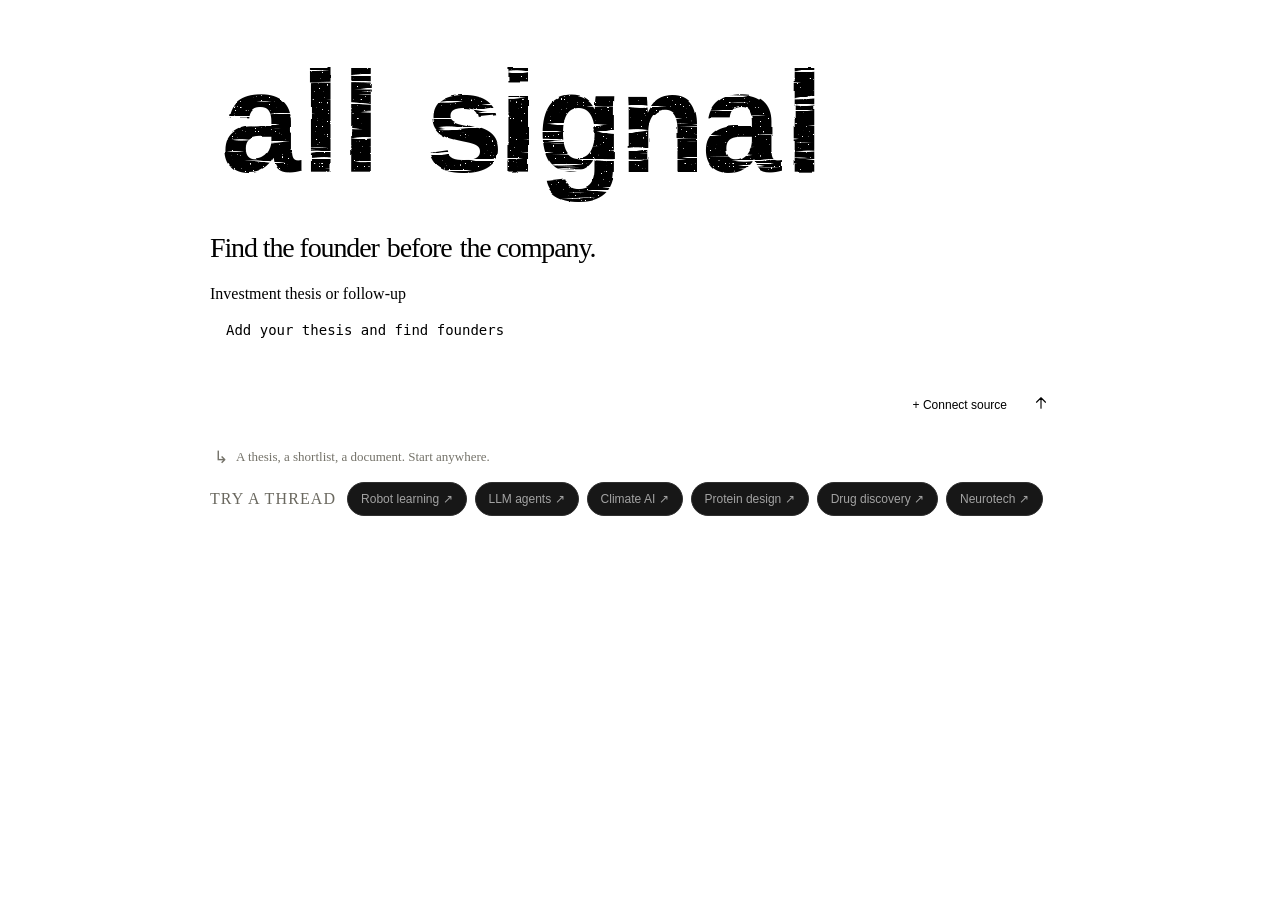
==== commit 8e4581b1: "Front page: six demo-tested starter prompts (robot learning, LLM agents, climate AI, protein design," ====
--- a/public/index.html
+++ b/public/index.html
@@ -66,6 +66,7 @@
   .src { font: 500 10.5px/1 var(--mono); letter-spacing: .06em; text-transform: uppercase; border: 1px solid var(--ink); border-radius: 3px; padding: 2px 4px; margin-right: 6px; vertical-align: 1px; }
   .tag { color: var(--ink-3); font: 400 12px var(--mono); }
   .ev-empty { color: var(--ink-3); font-size: 14px; }
+  .evgrp li.ev-none { color: var(--ink-3); font-size: 13px; }
   .actions { display: flex; flex-wrap: wrap; gap: 10px; align-items: center; padding-top: 16px; border-top: 1px solid var(--hair); }
   .actions .btn { height: 34px; font-size: 11.5px; }
   .why { font: 400 13px/1.5 var(--mono); }
@@ -80,6 +81,18 @@
   .integ span { display: inline-flex; align-items: center; gap: 7px; }
   .next { display: flex; flex-wrap: wrap; gap: 8px; }
   .empty { border: var(--bw) dashed var(--ink); border-radius: var(--r); padding: 18px; background: var(--sheet); }
+  .rk-srcs, .cov-srcs { display: flex; flex-wrap: wrap; gap: 6px; }
+  .rk-src { display: inline-flex; align-items: center; gap: 6px; height: 26px; padding: 0 9px; border: 1.5px solid #111; border-radius: 4px; font: 500 11px/1 var(--mono); letter-spacing: .04em; cursor: default; }
+  .rk-src.hit { background: #111; color: #F4F4F1; }
+  .rk-src.hit b { background: var(--hi); color: #111; padding: 2px 5px; border-radius: 3px; font-weight: 600; }
+  .rk-src.none { color: #3A3A36; }
+  .rk-src.off { border-style: dashed; color: #6A6A64; text-decoration: line-through; text-decoration-thickness: 1px; }
+  .cov { margin: 0 0 18px; font: 400 12.5px/1.5 var(--mono); }
+  .cov summary { cursor: pointer; display: flex; flex-wrap: wrap; gap: 8px 12px; align-items: baseline; list-style: none; }
+  .cov summary::-webkit-details-marker { display: none; }
+  .cov summary .label { background: var(--hi); padding: 2px 6px; border-radius: 4px; }
+  .cov summary u { text-decoration-color: var(--rule-2); text-underline-offset: 3px; }
+  .cov .cov-srcs { margin-top: 10px; }
   .load-anim { display: grid; justify-items: center; gap: 12px; width: 100%; padding: 12px 0 4px; text-align: center; }
   .load-anim .eyebrow { margin: 0; font: 500 9px/1 var(--mono); letter-spacing: 1.8px; color: #6a685f; }
   .load-anim h2 { margin: 0; max-width: 16em; min-height: 2.3em; font-family: "Iowan Old Style", Baskerville, "Palatino Linotype", Georgia, serif; font-size: clamp(28px, 4vw, 46px); font-weight: 400; letter-spacing: -.035em; line-height: 1.15; }
@@ -91,6 +104,7 @@
   .load-anim .detail { margin: 0; min-height: 1.2em; font: 400 12px/1.4 var(--mono); color: var(--ink-2); }
   .load-anim .detail:empty { display: none; }
   body.is-loading .msg-u { display: none; }
+  body.is-loading .msg-a:has(> .thesis-card) { display: none; }
   body.is-loading .thread { min-height: calc(100svh - 128px); }
   body.is-loading .msg-a { width: 100%; margin-top: auto; margin-bottom: auto; }
 
@@ -250,10 +264,14 @@
         <p class="notice" id="source-notice" hidden></p>
         <div class="scope"><span class="scope-mark" aria-hidden="true">↳</span><span class="scope-copy">A thesis, a shortlist, a document. Start anywhere.</span><span class="follow-hint">Enter to send · Shift+Enter new line</span><button type="button" id="reset" hidden></button></div>
         <div class="starters" id="starters">
+          <!-- demo-tested on prod: each returns 10 students, 41–66 linked signals, 7–12 sources with evidence -->
           <span>TRY A THREAD</span>
-          <button type="button" class="chip" data-q="Find emerging teams in robotics.">Robotics <span>↗</span></button>
-          <button type="button" class="chip" data-q="Find researchers commercializing breakthroughs in energy storage.">Energy storage <span>↗</span></button>
-          <button type="button" class="chip" data-q="Who is moving from research to deployment in biotech?">Biotech <span>↗</span></button>
+          <button type="button" class="chip" data-q="Robot learning researchers building manipulation systems" title="Robot learning researchers building manipulation systems">Robot learning <span>↗</span></button>
+          <button type="button" class="chip" data-q="Grad students shipping LLM agent frameworks with GitHub traction" title="Grad students shipping LLM agent frameworks with GitHub traction">LLM agents <span>↗</span></button>
+          <button type="button" class="chip" data-q="PhD students building AI weather and climate models with real users" title="PhD students building AI weather and climate models with real users">Climate AI <span>↗</span></button>
+          <button type="button" class="chip" data-q="Students turning protein design diffusion models into open-source tools" title="Students turning protein design diffusion models into open-source tools">Protein design <span>↗</span></button>
+          <button type="button" class="chip" data-q="Generative AI for drug discovery and molecule design" title="Generative AI for drug discovery and molecule design">Drug discovery <span>↗</span></button>
+          <button type="button" class="chip" data-q="Brain-computer interface and neurotech students" title="Brain-computer interface and neurotech students">Neurotech <span>↗</span></button>
         </div>
       </div>
     </div>
@@ -272,8 +290,17 @@
   resetBtn.innerHTML = icon("refresh", 12) + "New thesis";
 
   var NOW_Y = new Date().getFullYear();
-  var SRC = { github: "GitHub", arxiv: "arXiv", semanticscholar: "Semantic Scholar", nsf: "NSF", nih: "NIH", patentsview: "USPTO", sbir: "SBIR", huggingface: "Hugging Face", papercode: "Paper code", packages: "PyPI/npm", zenodo: "Zenodo", crossref: "Crossref", orcid: "ORCID", europepmc: "Europe PMC", cordis: "CORDIS", wikidata: "Wikidata", dissertations: "Thesis", nycorp: "NY DOS", edgar: "SEC", usaspending: "USAspending", clinicaltrials: "ClinicalTrials", yc: "YC", bluesky: "Bluesky", hackernews: "HN" };
+  var SRC = { github: "GitHub", arxiv: "arXiv", semanticscholar: "Semantic Scholar", nsf: "NSF", nih: "NIH", patentsview: "USPTO", sbir: "SBIR", huggingface: "Hugging Face", papercode: "Paper code", packages: "PyPI/npm", zenodo: "Zenodo", crossref: "Crossref", orcid: "ORCID", europepmc: "Europe PMC", cordis: "CORDIS", wikidata: "Wikidata", dissertations: "Thesis", nycorp: "NY DOS", edgar: "SEC", usaspending: "USAspending", clinicaltrials: "ClinicalTrials", yc: "YC", bluesky: "Bluesky", hackernews: "HN", releases: "GitHub releases", datacite: "DataCite", osf: "OSF", openfda: "openFDA", ietf: "IETF" };
   var STAGES = { 1: "Research quality", 2: "Builder", 3: "Commercial pull", 4: "Spinout intent", 5: "Traction", 6: "Track record" };
+  // which public APIs can emit each stage (docs/SOURCES.md) — so an empty stage still says what was checked
+  var STAGE_SRC = {
+    1: ["arxiv", "semanticscholar", "europepmc", "osf", "dissertations", "orcid", "nih"],
+    2: ["github", "papercode", "releases", "huggingface", "packages", "zenodo", "datacite"],
+    3: ["crossref", "orcid", "clinicaltrials", "ietf", "bluesky"],
+    4: ["nsf", "nih", "sbir", "patentsview", "nycorp", "edgar", "dissertations", "orcid", "bluesky"],
+    5: ["yc", "hackernews", "usaspending", "openfda", "clinicaltrials", "edgar", "bluesky"],
+    6: ["nsf", "nih", "cordis", "wikidata", "orcid", "usaspending"]
+  };
   var SCHOOLS = ["All", "Columbia", "NYU", "Cornell", "Cornell Tech"];
   var WINDOWS = ["2024–26", "2025–26", "2026"];
   var SORTS = ["Score", "Citations", "Papers"];
@@ -343,6 +370,13 @@
     integrations: { nicrron: true, prism: true, akta: true, roundtable: true }
   };
   MOCK.criteria = ["First-author on-thesis research", "Open-source builder", "Commercial or spinout intent"];
+  // coverage rows as /api/search returns them (status per registered source); derived from the mock signals
+  MOCK.sources = Object.keys(SRC).map(function (id) {
+    var hits = MOCK.candidates.filter(function (c) { return (c.signals || []).some(function (s) { return s.source === id; }); });
+    var n = MOCK.candidates.reduce(function (a, c) { return a + (c.signals || []).filter(function (s) { return s.source === id; }).length; }, 0);
+    var off = id === "patentsview" ? "needs PATENTSVIEW_API_KEY" : id === "sbir" ? "SBIR.gov API is down (HTTP 403, maintenance)" : null;
+    return { id: id, wave: 1, status: hits.length ? "hit" : off ? "off" : "none", reason: off || undefined, candidates: hits.length, signals: n, timeouts: 0, ms: 0 };
+  });
   MOCK.changes = { prevAt: "2026-10-24T14:10:00Z", added: ["Dana Feld"], dropped: ["Lee Park"], kept: 6 };
   MOCK.candidates[0].fit = [
     { criterion: MOCK.criteria[0], verdict: "yes", evidence: "First author on 3 of 4 diffusion protein papers, incl. NeurIPS 2026." },
@@ -423,7 +457,7 @@
   }
   function newsLi(n) { return "<li>" + link(n.url, n.title) + ' <span class="tag">' + esc([n.publisher, n.publishedDate ? String(n.publishedDate).slice(0, 10) : "", n.sentiment].filter(Boolean).join(" · ")) + "</span></li>"; }
   function grp(label, lis) { return lis.length ? '<div class="evgrp"><span class="label">' + esc(label) + "</span><ul>" + lis.join("") + "</ul></div>" : ""; }
-  function evidence(c, meter) {
+  function evidence(c, meter, cov) {
     var out = "";
     if (meter != null) {
       var m = meterData(c)[meter];
@@ -432,7 +466,17 @@
     }
     out += grp("Papers", (c.works || []).slice(0, 3).map(workLi));
     var sig = c.signals || [];
-    for (var st = 1; st <= 6; st++) out += grp(st + " " + STAGES[st], sig.filter(function (s) { return +s.stage === st; }).map(sigLi));
+    // all six stages, always: evidence when found, otherwise the sources that were checked for it
+    var reg = {};
+    (cov || []).forEach(function (x) { reg[x.id] = x; });
+    for (var st = 1; st <= 6; st++) {
+      var lis = sig.filter(function (s) { return +s.stage === st; }).map(sigLi);
+      var ids = STAGE_SRC[st].filter(function (id) { return !cov || !cov.length || reg[id]; });
+      var on = ids.filter(function (id) { return !reg[id] || reg[id].status !== "off"; }), off = ids.filter(function (id) { return reg[id] && reg[id].status === "off"; });
+      if (!lis.length) lis = ['<li class="ev-none">Nothing verified · checked ' + esc(on.map(function (id) { return SRC[id] || id; }).join(", ")) +
+        (off.length ? ' <span class="tag">' + esc(off.map(function (id) { return SRC[id] || id; }).join(", ")) + " off</span>" : "") + "</li>"];
+      out += grp(st + " " + STAGES[st], lis);
+    }
     out += grp("Press · akta.pro", (c.mentions || []).map(newsLi));
     return out || '<p class="ev-empty">No linked evidence.</p>';
   }
@@ -475,6 +519,20 @@
       chip("build", "Builders", st.build, st.build !== "Any") + chip("win", "Window", st.win, st.win !== WINDOWS[0]) + chip("sort", "Sort", st.sort, st.sort !== "Score");
     if (st.top) h += '<button type="button" class="chip on" data-act="top" aria-label="Remove top ' + st.top + ' limit">Top ' + st.top + " · clear</button>";
     return '<div class="filters" role="group" aria-label="Filters">' + h + "</div>";
+  }
+  /* every registered public API, what it returned across the shortlist (from the API's `sources` rows) */
+  function coverageStrip(d) {
+    var rows = d.sources || [];
+    if (!rows.length) return "";
+    var sum = Ranked.coverageSummary(rows);
+    var order = { hit: 0, none: 1, off: 2 };
+    var chips = rows.slice().sort(function (a, b) { return order[a.status] - order[b.status] || b.candidates - a.candidates; }).map(function (x) {
+      var title = x.status === "hit" ? x.signals + " signals for " + x.candidates + " of " + (d.candidates || []).length + " students"
+        : x.status === "off" ? "Not queried: " + (x.reason || "disabled") : "Queried for every student" + (x.timeouts ? " (" + x.timeouts + " timed out)" : "") + " · no verified match";
+      return '<span class="rk-src ' + esc(x.status) + '" title="' + esc(title) + '">' + esc(SRC[x.id] || x.id) + (x.status === "hit" ? " <b>" + x.candidates + "</b>" : "") + "</span>";
+    }).join("");
+    return '<details class="cov"><summary><span class="label">Sources</span><span><b>' + sum.checked + "</b> public APIs checked · <b>" + sum.hit + "</b> with evidence" +
+      (sum.off ? " · " + sum.off + " off" : "") + "</span><u>show all</u></summary><div class=\"cov-srcs\">" + chips + "</div></details>";
   }
   function marketStrip(d) {
     var m = (d.market || []).slice(0, 3);
@@ -531,7 +589,7 @@
       '<div class="meters">' + md.map(function (m, i) {
         return '<button type="button" class="meter' + (m.dark ? " dark" : "") + '" data-act="meter" data-k="' + i + '" aria-pressed="' + (r.meter === i) + '" title="' + esc(m.pts) + ' signal points · show evidence"><span class="label">' + esc(m.label) + '</span><span class="sqs">' + sqs(m.pts) + "</span></button>";
       }).join("") + "</div>" +
-      '<div class="ev">' + evidence(c, r.meter) + "</div>" +
+      '<div class="ev">' + evidence(c, r.meter, r.data.sources) + "</div>" +
       '<div class="actions"><details class="why"><summary>Why this rank · raw score <b>' + esc(c.score) + "</b></summary>" + why + "</details>" +
         '<span style="margin-left:auto;display:flex;gap:8px;flex-wrap:wrap">' +
         (safeUrl(c.authorId) ? '<a class="btn ghost" href="' + esc(c.authorId) + '" target="_blank" rel="noopener">OpenAlex' + icon("ext", 14) + "</a>" : "") +
@@ -546,7 +604,7 @@
     var total = (d.candidates || []).length;
     var hdr = '<p class="hdr"><span><b>' + esc(d.totalWorks == null ? 0 : d.totalWorks) + "</b> papers → <b>" + total + "</b> students" + (r.ms ? " · " + (r.ms / 1000).toFixed(1) + " s" : "") + "</span>" +
       (list.length !== total ? "<span>showing " + list.length + "</span>" : "") + "<span>“" + esc(d.keywords || r.q) + "”</span>" + replayTag(d) + "</p>";
-    var html = hdr + changesLine(d) + filtersRow(r) + marketStrip(d);
+    var html = hdr + changesLine(d) + filtersRow(r) + marketStrip(d) + coverageStrip(d);
     if (!list.length) {
       html += '<div class="empty">No students match these filters. Clear a filter above or try a broader thesis.</div>';
     } else {
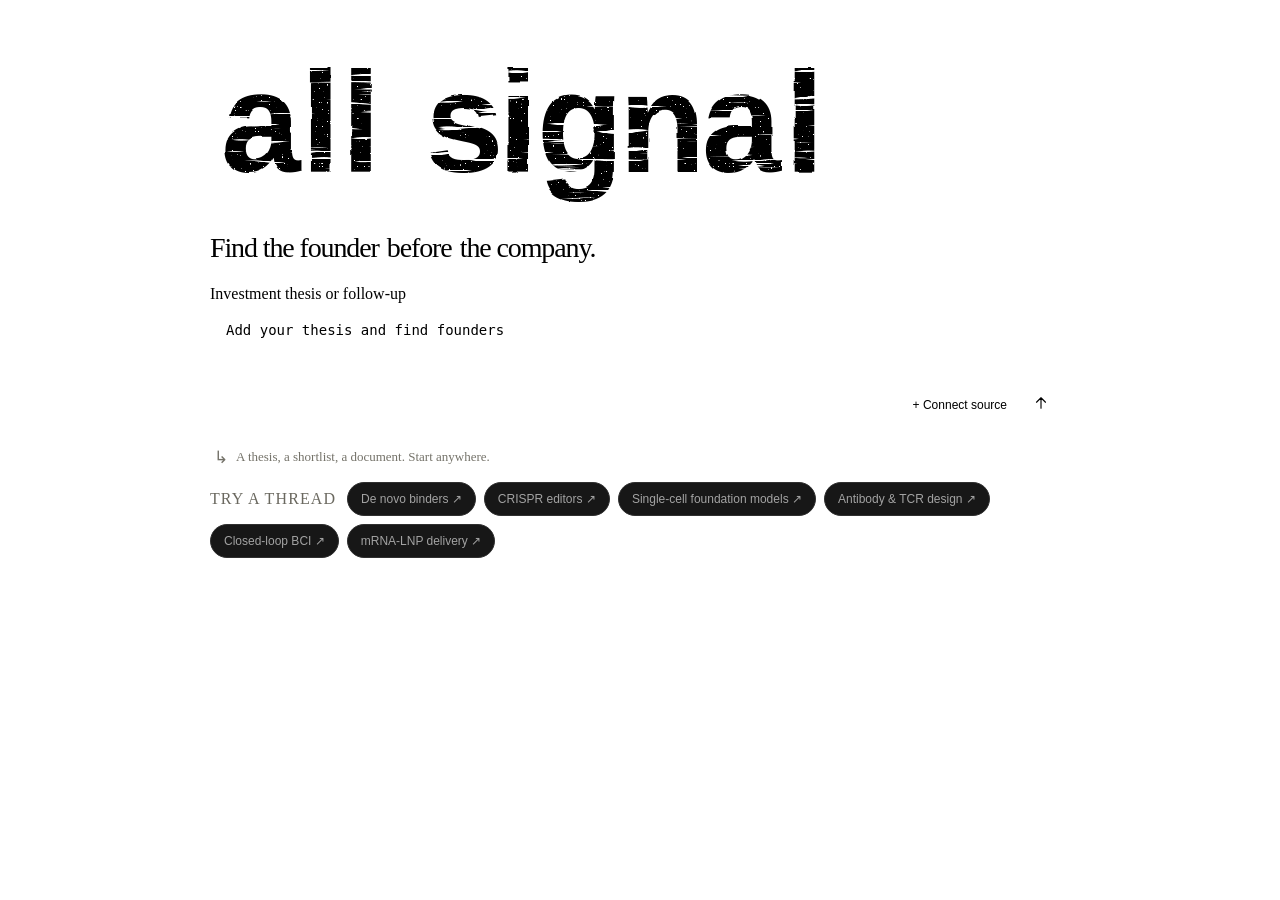
==== commit c6496f37: "Front page: detailed biotech starter theses (de novo binders, CRISPR editors, single-cell FMs, antib" ====
--- a/public/index.html
+++ b/public/index.html
@@ -264,14 +264,14 @@
         <p class="notice" id="source-notice" hidden></p>
         <div class="scope"><span class="scope-mark" aria-hidden="true">↳</span><span class="scope-copy">A thesis, a shortlist, a document. Start anywhere.</span><span class="follow-hint">Enter to send · Shift+Enter new line</span><button type="button" id="reset" hidden></button></div>
         <div class="starters" id="starters">
-          <!-- demo-tested on prod: each returns 10 students, 41–66 linked signals, 7–12 sources with evidence -->
+          <!-- demo-tested on prod: each returns 10 students, 18–42 linked signals, 7–11 sources with evidence -->
           <span>TRY A THREAD</span>
-          <button type="button" class="chip" data-q="Robot learning researchers building manipulation systems" title="Robot learning researchers building manipulation systems">Robot learning <span>↗</span></button>
-          <button type="button" class="chip" data-q="Grad students shipping LLM agent frameworks with GitHub traction" title="Grad students shipping LLM agent frameworks with GitHub traction">LLM agents <span>↗</span></button>
-          <button type="button" class="chip" data-q="PhD students building AI weather and climate models with real users" title="PhD students building AI weather and climate models with real users">Climate AI <span>↗</span></button>
-          <button type="button" class="chip" data-q="Students turning protein design diffusion models into open-source tools" title="Students turning protein design diffusion models into open-source tools">Protein design <span>↗</span></button>
-          <button type="button" class="chip" data-q="Generative AI for drug discovery and molecule design" title="Generative AI for drug discovery and molecule design">Drug discovery <span>↗</span></button>
-          <button type="button" class="chip" data-q="Brain-computer interface and neurotech students" title="Brain-computer interface and neurotech students">Neurotech <span>↗</span></button>
+          <button type="button" class="chip" data-q="PhD students designing de novo protein binders with diffusion models and AlphaFold-style structure prediction, with open-source code and wet-lab validation" title="PhD students designing de novo protein binders with diffusion models and AlphaFold-style structure prediction, with open-source code and wet-lab validation">De novo binders <span>↗</span></button>
+          <button type="button" class="chip" data-q="Researchers engineering CRISPR base and prime editors with machine-learned guide design, close to a therapeutics spinout" title="Researchers engineering CRISPR base and prime editors with machine-learned guide design, close to a therapeutics spinout">CRISPR editors <span>↗</span></button>
+          <button type="button" class="chip" data-q="Single-cell and spatial transcriptomics students building foundation models for cell state and perturbation response prediction" title="Single-cell and spatial transcriptomics students building foundation models for cell state and perturbation response prediction">Single-cell foundation models <span>↗</span></button>
+          <button type="button" class="chip" data-q="Computational immunology students designing antibodies and TCRs with protein language models" title="Computational immunology students designing antibodies and TCRs with protein language models">Antibody & TCR design <span>↗</span></button>
+          <button type="button" class="chip" data-q="Students developing closed-loop brain-computer interfaces with high-density neural recordings and on-device decoding" title="Students developing closed-loop brain-computer interfaces with high-density neural recordings and on-device decoding">Closed-loop BCI <span>↗</span></button>
+          <button type="button" class="chip" data-q="Researchers building mRNA and lipid nanoparticle delivery platforms with machine-learning formulation design" title="Researchers building mRNA and lipid nanoparticle delivery platforms with machine-learning formulation design">mRNA-LNP delivery <span>↗</span></button>
         </div>
       </div>
     </div>
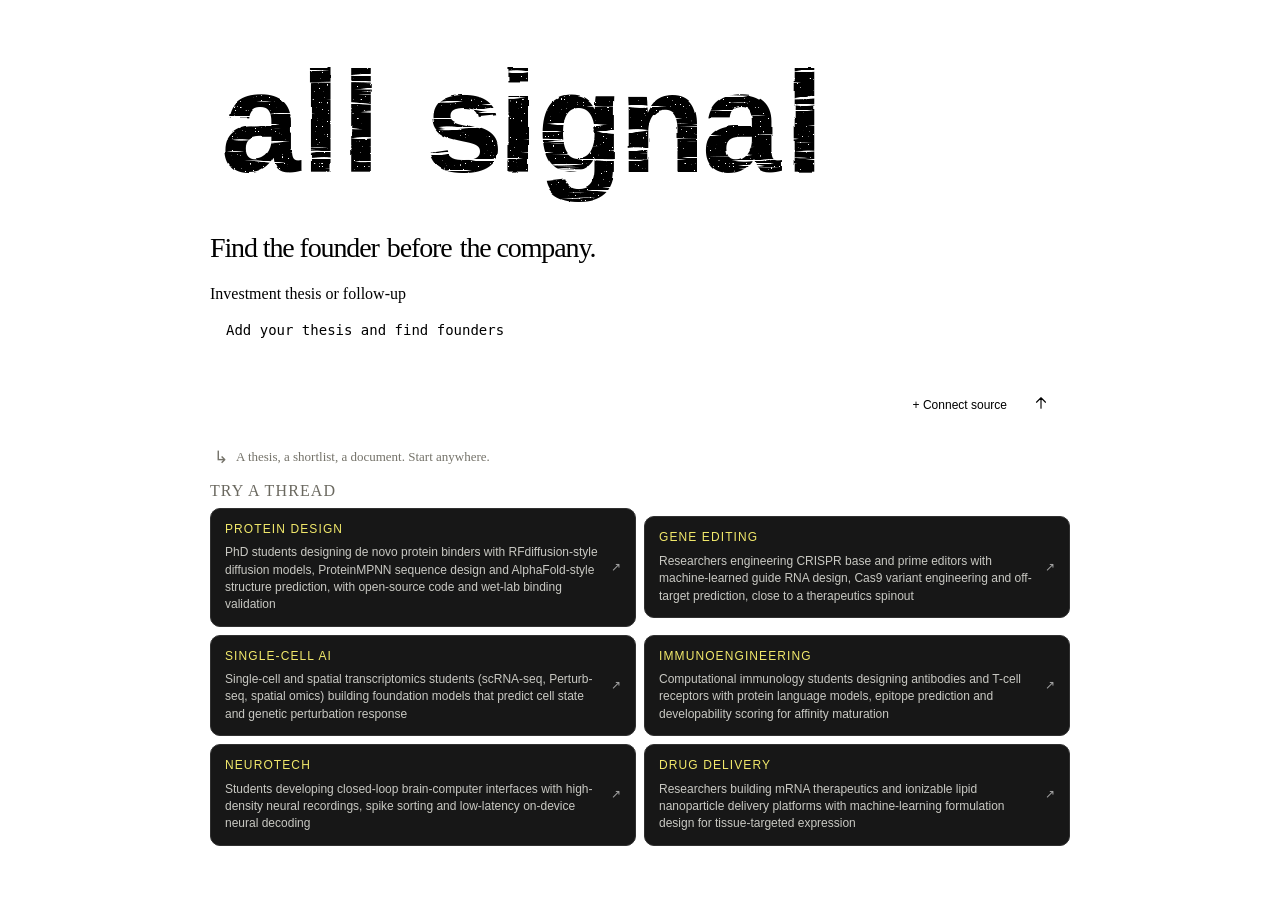
==== commit 1f70e89d: "Front page: long technical biotech theses as prompt cards (RFdiffusion/ProteinMPNN, base/prime edito" ====
--- a/public/index.html
+++ b/public/index.html
@@ -145,6 +145,14 @@
   .starters .chip { height: auto; border: 1px solid #303030; background: #171717; color: #a3a3a3; padding: 9px 13px; font-size: 12px; border-radius: 999px; gap: 10px; }
   .starters .chip span { color: #a3a3a3; }
   .starters .chip:hover { background: #262626; border-color: #525252; color: #fff; }
+  .starters { display: grid; grid-template-columns: repeat(2, minmax(0, 1fr)); gap: 8px; }
+  .starters > span { grid-column: 1 / -1; }
+  .starters .chip.prompt { display: grid; grid-template-columns: 1fr auto; grid-template-rows: auto 1fr; gap: 6px 10px; align-items: start; height: auto; white-space: normal; text-align: left; border-radius: 10px; padding: 12px 14px; line-height: 1.45; }
+  .starters .chip.prompt small { grid-column: 1; font: 500 9.5px/1 var(--mono); letter-spacing: 1.1px; text-transform: uppercase; color: #F2E96B; }
+  .starters .chip.prompt .pq { grid-column: 1; font: 400 12.5px/1.45 var(--sans); color: #c9c9c3; }
+  .starters .chip.prompt .go { grid-column: 2; grid-row: 1 / span 2; align-self: center; }
+  .starters .chip.prompt:hover .pq { color: #fff; }
+  @media (max-width: 720px) { .starters { grid-template-columns: 1fr; } }
   body.has-thread .ls-foot { display: none; }
   .follow-hint { display: none; }
   body.has-thread:not(.is-loading) .connect,
@@ -264,14 +272,14 @@
         <p class="notice" id="source-notice" hidden></p>
         <div class="scope"><span class="scope-mark" aria-hidden="true">↳</span><span class="scope-copy">A thesis, a shortlist, a document. Start anywhere.</span><span class="follow-hint">Enter to send · Shift+Enter new line</span><button type="button" id="reset" hidden></button></div>
         <div class="starters" id="starters">
-          <!-- demo-tested on prod: each returns 10 students, 18–42 linked signals, 7–11 sources with evidence -->
+          <!-- demo-tested on prod: each returns 9-10 people, 29-84 linked signals, 8-16 sources with evidence -->
           <span>TRY A THREAD</span>
-          <button type="button" class="chip" data-q="PhD students designing de novo protein binders with diffusion models and AlphaFold-style structure prediction, with open-source code and wet-lab validation" title="PhD students designing de novo protein binders with diffusion models and AlphaFold-style structure prediction, with open-source code and wet-lab validation">De novo binders <span>↗</span></button>
-          <button type="button" class="chip" data-q="Researchers engineering CRISPR base and prime editors with machine-learned guide design, close to a therapeutics spinout" title="Researchers engineering CRISPR base and prime editors with machine-learned guide design, close to a therapeutics spinout">CRISPR editors <span>↗</span></button>
-          <button type="button" class="chip" data-q="Single-cell and spatial transcriptomics students building foundation models for cell state and perturbation response prediction" title="Single-cell and spatial transcriptomics students building foundation models for cell state and perturbation response prediction">Single-cell foundation models <span>↗</span></button>
-          <button type="button" class="chip" data-q="Computational immunology students designing antibodies and TCRs with protein language models" title="Computational immunology students designing antibodies and TCRs with protein language models">Antibody & TCR design <span>↗</span></button>
-          <button type="button" class="chip" data-q="Students developing closed-loop brain-computer interfaces with high-density neural recordings and on-device decoding" title="Students developing closed-loop brain-computer interfaces with high-density neural recordings and on-device decoding">Closed-loop BCI <span>↗</span></button>
-          <button type="button" class="chip" data-q="Researchers building mRNA and lipid nanoparticle delivery platforms with machine-learning formulation design" title="Researchers building mRNA and lipid nanoparticle delivery platforms with machine-learning formulation design">mRNA-LNP delivery <span>↗</span></button>
+          <button type="button" class="chip prompt" data-q="PhD students designing de novo protein binders with RFdiffusion-style diffusion models, ProteinMPNN sequence design and AlphaFold-style structure prediction, with open-source code and wet-lab binding validation"><small>Protein design</small><span class="pq">PhD students designing de novo protein binders with RFdiffusion-style diffusion models, ProteinMPNN sequence design and AlphaFold-style structure prediction, with open-source code and wet-lab binding validation</span><span class="go" aria-hidden="true">↗</span></button>
+          <button type="button" class="chip prompt" data-q="Researchers engineering CRISPR base and prime editors with machine-learned guide RNA design, Cas9 variant engineering and off-target prediction, close to a therapeutics spinout"><small>Gene editing</small><span class="pq">Researchers engineering CRISPR base and prime editors with machine-learned guide RNA design, Cas9 variant engineering and off-target prediction, close to a therapeutics spinout</span><span class="go" aria-hidden="true">↗</span></button>
+          <button type="button" class="chip prompt" data-q="Single-cell and spatial transcriptomics students (scRNA-seq, Perturb-seq, spatial omics) building foundation models that predict cell state and genetic perturbation response"><small>Single-cell AI</small><span class="pq">Single-cell and spatial transcriptomics students (scRNA-seq, Perturb-seq, spatial omics) building foundation models that predict cell state and genetic perturbation response</span><span class="go" aria-hidden="true">↗</span></button>
+          <button type="button" class="chip prompt" data-q="Computational immunology students designing antibodies and T-cell receptors with protein language models, epitope prediction and developability scoring for affinity maturation"><small>Immunoengineering</small><span class="pq">Computational immunology students designing antibodies and T-cell receptors with protein language models, epitope prediction and developability scoring for affinity maturation</span><span class="go" aria-hidden="true">↗</span></button>
+          <button type="button" class="chip prompt" data-q="Students developing closed-loop brain-computer interfaces with high-density neural recordings, spike sorting and low-latency on-device neural decoding"><small>Neurotech</small><span class="pq">Students developing closed-loop brain-computer interfaces with high-density neural recordings, spike sorting and low-latency on-device neural decoding</span><span class="go" aria-hidden="true">↗</span></button>
+          <button type="button" class="chip prompt" data-q="Researchers building mRNA therapeutics and ionizable lipid nanoparticle delivery platforms with machine-learning formulation design for tissue-targeted expression"><small>Drug delivery</small><span class="pq">Researchers building mRNA therapeutics and ionizable lipid nanoparticle delivery platforms with machine-learning formulation design for tissue-targeted expression</span><span class="go" aria-hidden="true">↗</span></button>
         </div>
       </div>
     </div>
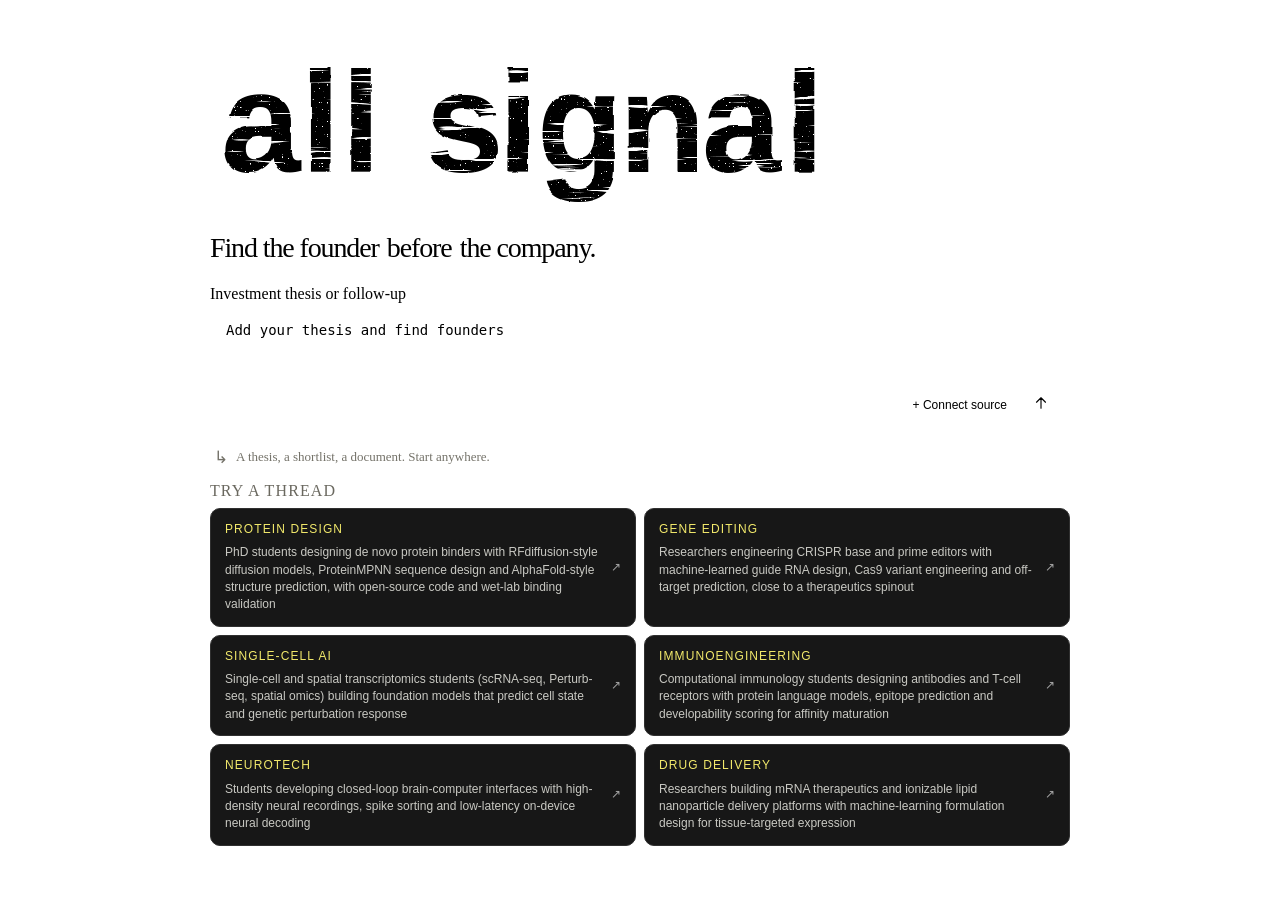
==== commit 0b469cff: "Prompt cards: equal heights per row" ====
--- a/public/index.html
+++ b/public/index.html
@@ -145,7 +145,7 @@
   .starters .chip { height: auto; border: 1px solid #303030; background: #171717; color: #a3a3a3; padding: 9px 13px; font-size: 12px; border-radius: 999px; gap: 10px; }
   .starters .chip span { color: #a3a3a3; }
   .starters .chip:hover { background: #262626; border-color: #525252; color: #fff; }
-  .starters { display: grid; grid-template-columns: repeat(2, minmax(0, 1fr)); gap: 8px; }
+  .starters { display: grid; grid-template-columns: repeat(2, minmax(0, 1fr)); gap: 8px; align-items: stretch; }
   .starters > span { grid-column: 1 / -1; }
   .starters .chip.prompt { display: grid; grid-template-columns: 1fr auto; grid-template-rows: auto 1fr; gap: 6px 10px; align-items: start; height: auto; white-space: normal; text-align: left; border-radius: 10px; padding: 12px 14px; line-height: 1.45; }
   .starters .chip.prompt small { grid-column: 1; font: 500 9.5px/1 var(--mono); letter-spacing: 1.1px; text-transform: uppercase; color: #F2E96B; }
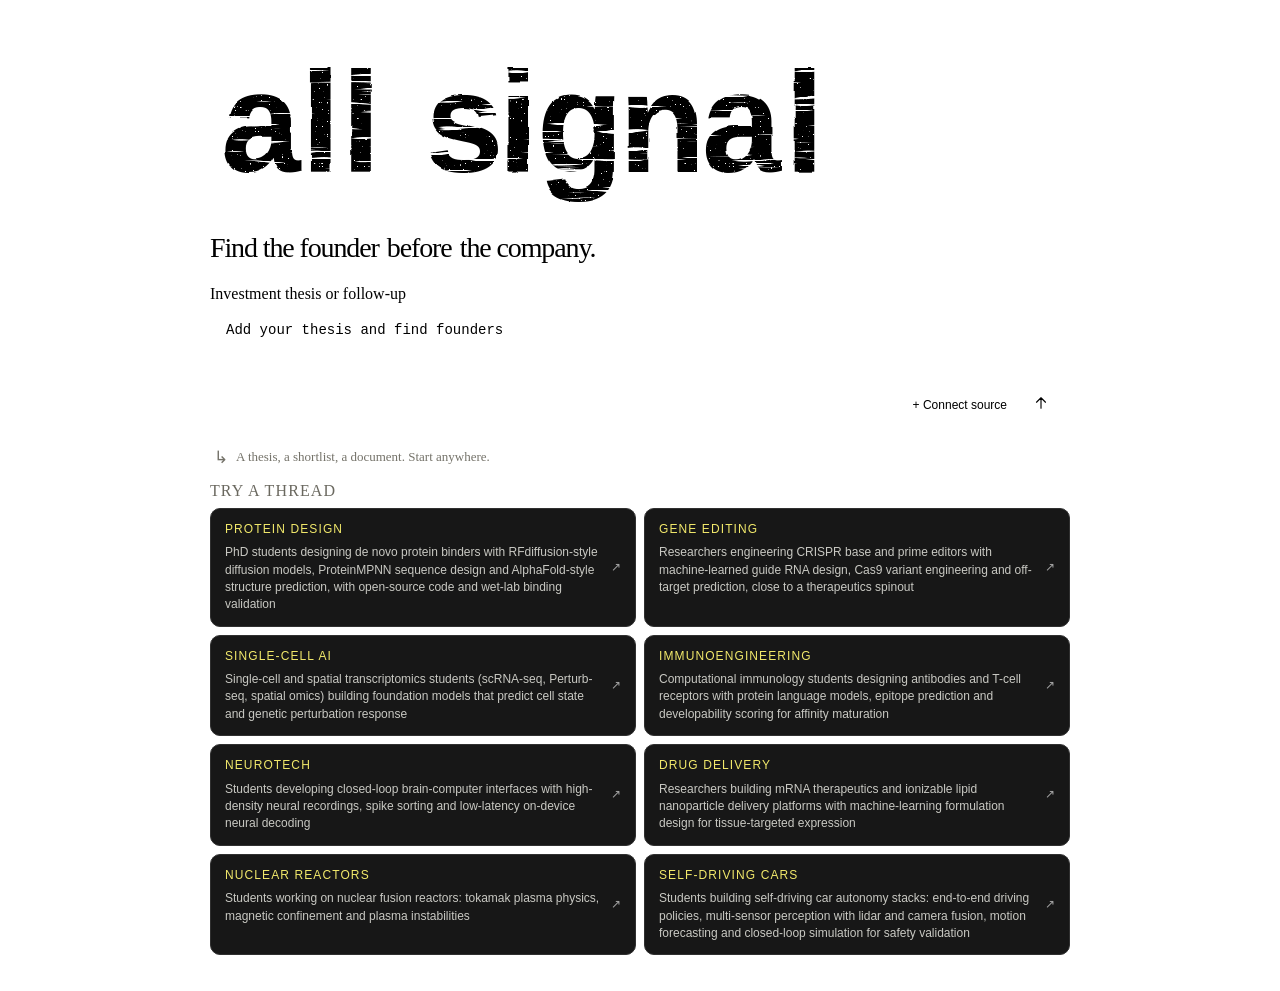
==== commit a6a11952: "Front page: add Nuclear reactors and Self-driving cars starter prompts (prod-tested, 10 people each)" ====
--- a/public/index.html
+++ b/public/index.html
@@ -280,6 +280,8 @@
           <button type="button" class="chip prompt" data-q="Computational immunology students designing antibodies and T-cell receptors with protein language models, epitope prediction and developability scoring for affinity maturation"><small>Immunoengineering</small><span class="pq">Computational immunology students designing antibodies and T-cell receptors with protein language models, epitope prediction and developability scoring for affinity maturation</span><span class="go" aria-hidden="true">↗</span></button>
           <button type="button" class="chip prompt" data-q="Students developing closed-loop brain-computer interfaces with high-density neural recordings, spike sorting and low-latency on-device neural decoding"><small>Neurotech</small><span class="pq">Students developing closed-loop brain-computer interfaces with high-density neural recordings, spike sorting and low-latency on-device neural decoding</span><span class="go" aria-hidden="true">↗</span></button>
           <button type="button" class="chip prompt" data-q="Researchers building mRNA therapeutics and ionizable lipid nanoparticle delivery platforms with machine-learning formulation design for tissue-targeted expression"><small>Drug delivery</small><span class="pq">Researchers building mRNA therapeutics and ionizable lipid nanoparticle delivery platforms with machine-learning formulation design for tissue-targeted expression</span><span class="go" aria-hidden="true">↗</span></button>
+          <button type="button" class="chip prompt" data-q="Students working on nuclear fusion reactors: tokamak plasma physics, magnetic confinement and plasma instabilities"><small>Nuclear reactors</small><span class="pq">Students working on nuclear fusion reactors: tokamak plasma physics, magnetic confinement and plasma instabilities</span><span class="go" aria-hidden="true">↗</span></button>
+          <button type="button" class="chip prompt" data-q="Students building self-driving car autonomy stacks: end-to-end driving policies, multi-sensor perception with lidar and camera fusion, motion forecasting and closed-loop simulation for safety validation"><small>Self-driving cars</small><span class="pq">Students building self-driving car autonomy stacks: end-to-end driving policies, multi-sensor perception with lidar and camera fusion, motion forecasting and closed-loop simulation for safety validation</span><span class="go" aria-hidden="true">↗</span></button>
         </div>
       </div>
     </div>
